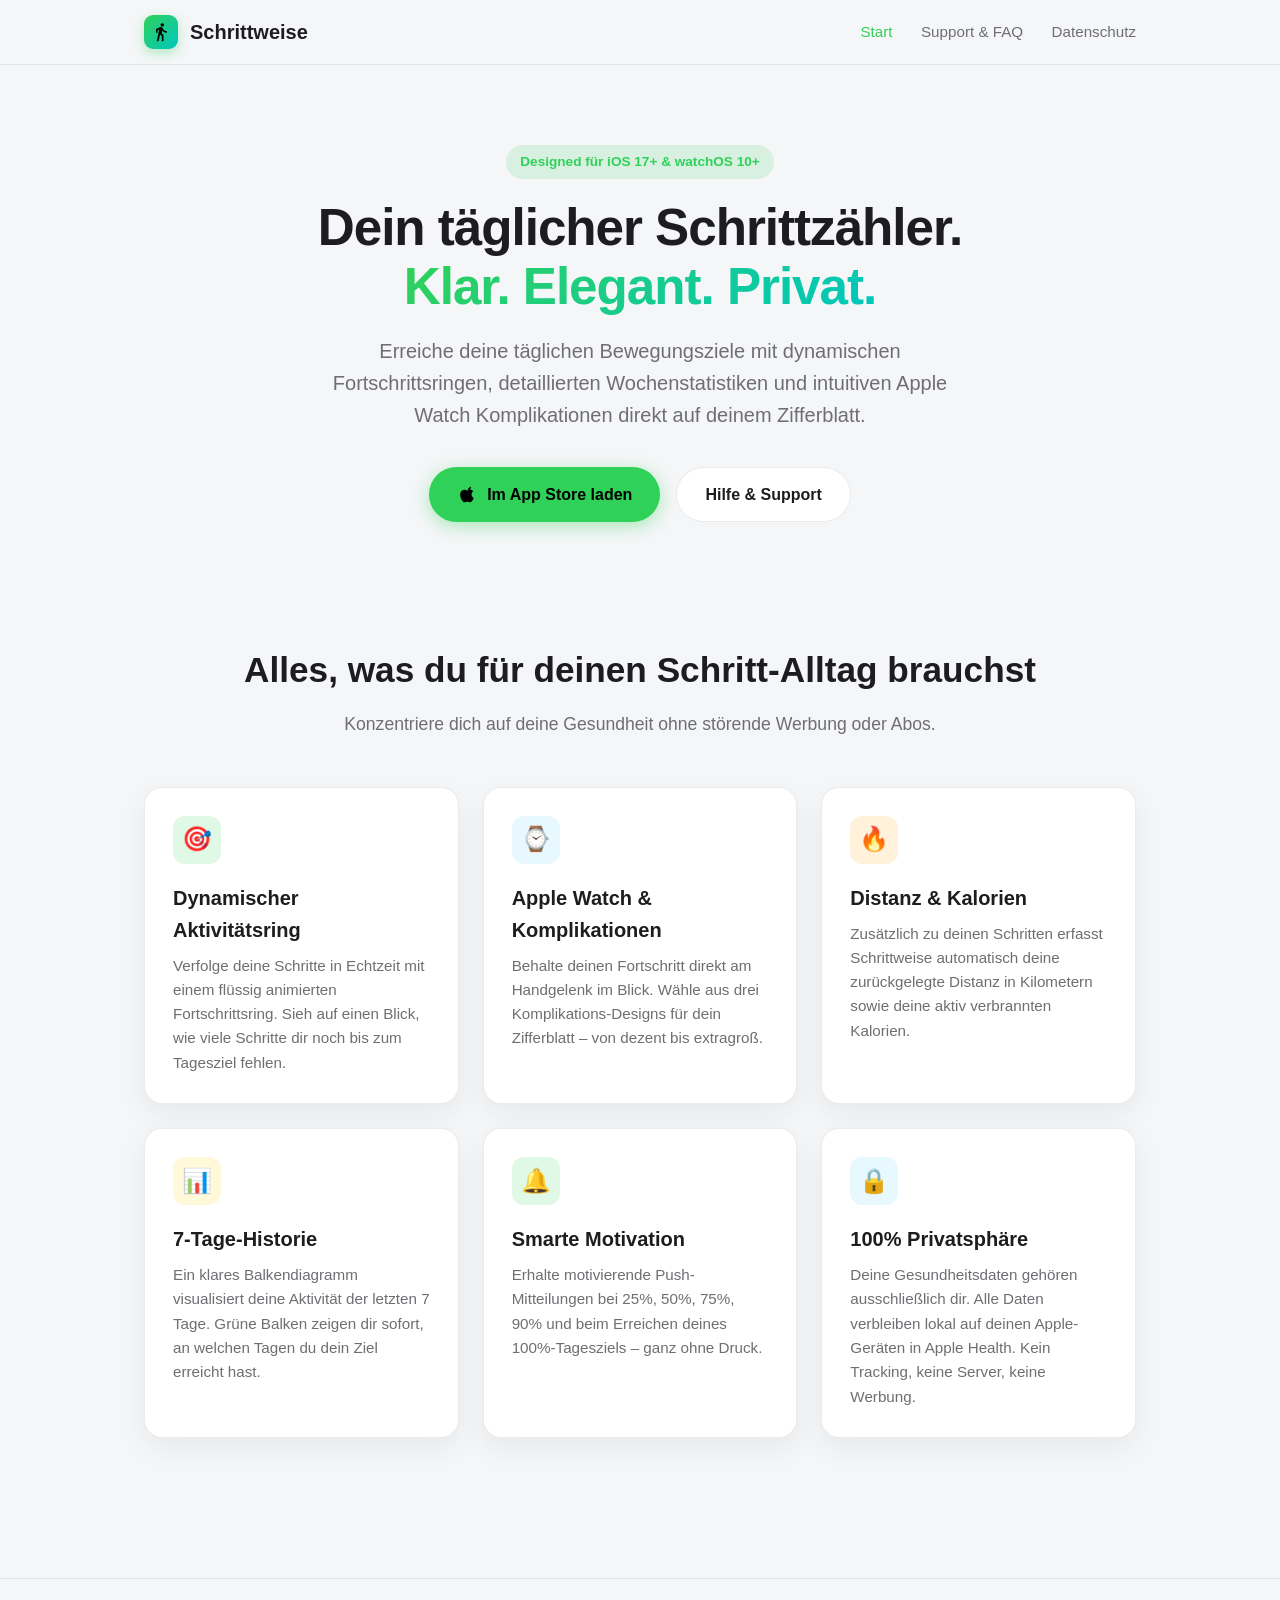
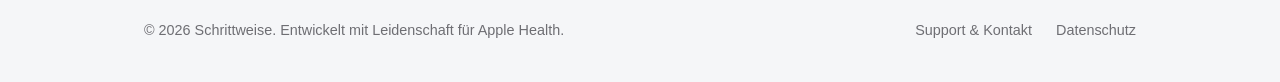
==== docs/index.html @ 40a3b97d "App Store Vorbereitung: Webseiten, Screenshots und Metadaten" ====
<!DOCTYPE html>
<html lang="de">
<head>
  <meta charset="UTF-8">
  <meta name="viewport" content="width=device-width, initial-scale=1.0">
  <title>Schrittweise – Schrittzähler für iPhone & Apple Watch</title>
  <meta name="description" content="Schrittweise ist die minimalistische und elegante Schrittzähler-App für iPhone und Apple Watch. 100% Datenschutz, dynamische Fortschrittsringe und smarte Komplikationen.">
  <link rel="stylesheet" href="styles.css">
  <link rel="icon" type="image/png" href="favicon.png">
</head>
<body>
  <header>
    <div class="container nav-container">
      <a href="index.html" class="brand">
        <div class="brand-icon">
          <svg viewBox="0 0 24 24"><path d="M13.5 5.5c1.1 0 2-.9 2-2s-.9-2-2-2-2 .9-2 2 .9 2 2 2zM9.8 8.9L7 23h2.1l1.8-8 2.1 2v6h2v-7.5l-2.1-2 .6-3C14.8 12 16.8 13 19 13v-2c-1.9 0-3.5-1-4.3-2.4l-1-1.6c-.4-.6-1-1-1.7-1-.3 0-.5.1-.8.1L6 8.3V13h2V9.6l1.8-.7z"/></svg>
        </div>
        <span>Schrittweise</span>
      </a>
      <nav>
        <a href="index.html" class="active">Start</a>
        <a href="support.html">Support & FAQ</a>
        <a href="privacy.html">Datenschutz</a>
      </nav>
    </div>
  </header>

  <main>
    <section class="hero">
      <div class="container">
        <span class="badge">Designed für iOS 17+ & watchOS 10+</span>
        <h1>Dein täglicher Schrittzähler.<br><span class="gradient-text">Klar. Elegant. Privat.</span></h1>
        <p>Erreiche deine täglichen Bewegungsziele mit dynamischen Fortschrittsringen, detaillierten Wochenstatistiken und intuitiven Apple Watch Komplikationen direkt auf deinem Zifferblatt.</p>
        
        <div class="cta-group">
          <a href="#features" class="btn-primary">
            <svg width="20" height="20" viewBox="0 0 24 24" fill="currentColor"><path d="M18.71 19.5c-.83 1.24-1.71 2.45-3.05 2.47-1.34.03-1.77-.79-3.29-.79-1.53 0-2 .77-3.27.82-1.31.05-2.3-1.32-3.14-2.53C4.25 17 2.94 12.45 4.7 9.39c.87-1.52 2.43-2.48 4.12-2.51 1.28-.02 2.5.87 3.29.87.78 0 2.26-1.07 3.81-.91.65.03 2.47.26 3.64 1.98-.09.06-2.17 1.28-2.15 3.81.03 3.02 2.65 4.03 2.68 4.04-.03.07-.42 1.44-1.38 2.83M15.97 6.37c.63-.78 1.06-1.87.94-2.97-1 .04-2.18.67-2.88 1.48-.61.71-1.14 1.83-1 2.92 1.11.09 2.24-.58 2.94-1.43z"/></svg>
            Im App Store laden
          </a>
          <a href="support.html" class="btn-secondary">Hilfe & Support</a>
        </div>
      </div>
    </section>

    <section id="features" class="features">
      <div class="container">
        <div class="section-title">
          <h2>Alles, was du für deinen Schritt-Alltag brauchst</h2>
          <p>Konzentriere dich auf deine Gesundheit ohne störende Werbung oder Abos.</p>
        </div>

        <div class="grid">
          <div class="card">
            <div class="card-icon icon-green">🎯</div>
            <h3>Dynamischer Aktivitätsring</h3>
            <p>Verfolge deine Schritte in Echtzeit mit einem flüssig animierten Fortschrittsring. Sieh auf einen Blick, wie viele Schritte dir noch bis zum Tagesziel fehlen.</p>
          </div>

          <div class="card">
            <div class="card-icon icon-cyan">⌚</div>
            <h3>Apple Watch & Komplikationen</h3>
            <p>Behalte deinen Fortschritt direkt am Handgelenk im Blick. Wähle aus drei Komplikations-Designs für dein Zifferblatt – von dezent bis extragroß.</p>
          </div>

          <div class="card">
            <div class="card-icon icon-orange">🔥</div>
            <h3>Distanz & Kalorien</h3>
            <p>Zusätzlich zu deinen Schritten erfasst Schrittweise automatisch deine zurückgelegte Distanz in Kilometern sowie deine aktiv verbrannten Kalorien.</p>
          </div>

          <div class="card">
            <div class="card-icon icon-yellow">📊</div>
            <h3>7-Tage-Historie</h3>
            <p>Ein klares Balkendiagramm visualisiert deine Aktivität der letzten 7 Tage. Grüne Balken zeigen dir sofort, an welchen Tagen du dein Ziel erreicht hast.</p>
          </div>

          <div class="card">
            <div class="card-icon icon-green">🔔</div>
            <h3>Smarte Motivation</h3>
            <p>Erhalte motivierende Push-Mitteilungen bei 25%, 50%, 75%, 90% und beim Erreichen deines 100%-Tagesziels – ganz ohne Druck.</p>
          </div>

          <div class="card">
            <div class="card-icon icon-cyan">🔒</div>
            <h3>100% Privatsphäre</h3>
            <p>Deine Gesundheitsdaten gehören ausschließlich dir. Alle Daten verbleiben lokal auf deinen Apple-Geräten in Apple Health. Kein Tracking, keine Server, keine Werbung.</p>
          </div>
        </div>
      </div>
    </section>
  </main>

  <footer>
    <div class="container footer-content">
      <p>&copy; 2026 Schrittweise. Entwickelt mit Leidenschaft für Apple Health.</p>
      <div class="footer-links">
        <a href="support.html">Support & Kontakt</a>
        <a href="privacy.html">Datenschutz</a>
      </div>
    </div>
  </footer>
</body>
</html>
---- docs/styles.css ----
:root {
  --primary: #30D158;
  --primary-hover: #28b84d;
  --primary-gradient: linear-gradient(135deg, #30D158 0%, #00C7BE 100%);
  --bg-color: #0f1412;
  --card-bg: rgba(255, 255, 255, 0.05);
  --card-border: rgba(255, 255, 255, 0.1);
  --text-main: #f5f5f7;
  --text-secondary: #86868b;
  --nav-bg: rgba(15, 20, 18, 0.85);
  --accent-cyan: #64D2FF;
  --accent-orange: #FF9F0A;
  --accent-yellow: #FFD60A;
  --radius: 18px;
  --shadow: 0 12px 36px rgba(0, 0, 0, 0.4);
}

@media (prefers-color-scheme: light) {
  :root {
    --bg-color: #f5f6f8;
    --card-bg: #ffffff;
    --card-border: rgba(0, 0, 0, 0.08);
    --text-main: #1d1d1f;
    --text-secondary: #6e6e73;
    --nav-bg: rgba(245, 246, 248, 0.85);
    --shadow: 0 10px 30px rgba(0, 0, 0, 0.06);
  }
}

* {
  box-sizing: border-box;
  margin: 0;
  padding: 0;
}

body {
  font-family: -apple-system, BlinkMacSystemFont, "SF Pro Display", "SF Pro Text", "Segoe UI", Roboto, Helvetica, Arial, sans-serif;
  background-color: var(--bg-color);
  color: var(--text-main);
  line-height: 1.6;
  -webkit-font-smoothing: antialiased;
}

.container {
  max-width: 1040px;
  margin: 0 auto;
  padding: 0 24px;
}

/* Header & Nav */
header {
  position: sticky;
  top: 0;
  z-index: 100;
  background: var(--nav-bg);
  backdrop-filter: blur(20px);
  -webkit-backdrop-filter: blur(20px);
  border-bottom: 1px solid var(--card-border);
}

.nav-container {
  display: flex;
  justify-content: space-between;
  align-items: center;
  height: 64px;
}

.brand {
  display: flex;
  align-items: center;
  gap: 12px;
  text-decoration: none;
  color: var(--text-main);
  font-weight: 700;
  font-size: 1.25rem;
}

.brand-icon {
  width: 34px;
  height: 34px;
  background: var(--primary-gradient);
  border-radius: 9px;
  display: flex;
  align-items: center;
  justify-content: center;
  box-shadow: 0 4px 12px rgba(48, 209, 88, 0.35);
}

.brand-icon svg {
  fill: #000;
  width: 20px;
  height: 20px;
}

nav a {
  text-decoration: none;
  color: var(--text-secondary);
  font-weight: 500;
  margin-left: 24px;
  font-size: 0.95rem;
  transition: color 0.2s ease;
}

nav a:hover, nav a.active {
  color: var(--primary);
}

/* Hero Section */
.hero {
  padding: 80px 0 60px;
  text-align: center;
}

.badge {
  display: inline-block;
  padding: 6px 14px;
  font-size: 0.85rem;
  font-weight: 600;
  background: rgba(48, 209, 88, 0.15);
  color: var(--primary);
  border-radius: 99px;
  margin-bottom: 20px;
}

.hero h1 {
  font-size: 3.2rem;
  font-weight: 800;
  line-height: 1.15;
  letter-spacing: -0.02em;
  margin-bottom: 18px;
}

.gradient-text {
  background: var(--primary-gradient);
  -webkit-background-clip: text;
  -webkit-text-fill-color: transparent;
}

.hero p {
  font-size: 1.25rem;
  color: var(--text-secondary);
  max-width: 650px;
  margin: 0 auto 36px;
}

.cta-group {
  display: flex;
  justify-content: center;
  gap: 16px;
  flex-wrap: wrap;
}

.btn-primary {
  display: inline-flex;
  align-items: center;
  gap: 10px;
  background: var(--primary);
  color: #000;
  font-weight: 600;
  padding: 14px 28px;
  border-radius: 99px;
  text-decoration: none;
  transition: transform 0.2s, background 0.2s, box-shadow 0.2s;
  box-shadow: 0 4px 18px rgba(48, 209, 88, 0.4);
}

.btn-primary:hover {
  background: var(--primary-hover);
  transform: translateY(-2px);
}

.btn-secondary {
  display: inline-flex;
  align-items: center;
  gap: 10px;
  background: var(--card-bg);
  color: var(--text-main);
  border: 1px solid var(--card-border);
  font-weight: 600;
  padding: 14px 28px;
  border-radius: 99px;
  text-decoration: none;
  transition: transform 0.2s, border 0.2s;
}

.btn-secondary:hover {
  border-color: var(--primary);
  transform: translateY(-2px);
}

/* Feature Grid */
.features {
  padding: 60px 0;
}

.section-title {
  text-align: center;
  margin-bottom: 48px;
}

.section-title h2 {
  font-size: 2.2rem;
  font-weight: 700;
  margin-bottom: 12px;
}

.section-title p {
  color: var(--text-secondary);
  font-size: 1.1rem;
}

.grid {
  display: grid;
  grid-template-columns: repeat(auto-fit, minmax(300px, 1fr));
  gap: 24px;
}

.card {
  background: var(--card-bg);
  border: 1px solid var(--card-border);
  border-radius: var(--radius);
  padding: 28px;
  box-shadow: var(--shadow);
  transition: transform 0.25s ease, border-color 0.25s ease;
}

.card:hover {
  transform: translateY(-4px);
  border-color: rgba(48, 209, 88, 0.3);
}

.card-icon {
  width: 48px;
  height: 48px;
  border-radius: 12px;
  display: flex;
  align-items: center;
  justify-content: center;
  margin-bottom: 18px;
  font-size: 1.5rem;
}

.icon-green { background: rgba(48, 209, 88, 0.15); color: var(--primary); }
.icon-cyan { background: rgba(100, 210, 255, 0.15); color: var(--accent-cyan); }
.icon-orange { background: rgba(255, 159, 10, 0.15); color: var(--accent-orange); }
.icon-yellow { background: rgba(255, 214, 10, 0.15); color: var(--accent-yellow); }

.card h3 {
  font-size: 1.25rem;
  margin-bottom: 8px;
}

.card p {
  color: var(--text-secondary);
  font-size: 0.95rem;
}

/* Content Pages (Privacy, Support) */
.page-content {
  padding: 60px 0 100px;
  max-width: 800px;
  margin: 0 auto;
}

.page-content h1 {
  font-size: 2.6rem;
  font-weight: 800;
  margin-bottom: 16px;
}

.last-updated {
  color: var(--text-secondary);
  font-size: 0.9rem;
  margin-bottom: 40px;
  display: block;
}

.prose h2 {
  font-size: 1.6rem;
  margin: 36px 0 14px;
  padding-bottom: 8px;
  border-bottom: 1px solid var(--card-border);
}

.prose h3 {
  font-size: 1.2rem;
  margin: 24px 0 10px;
}

.prose p, .prose ul, .prose ol {
  color: var(--text-secondary);
  margin-bottom: 16px;
  font-size: 1.05rem;
}

.prose strong {
  color: var(--text-main);
}

.prose ul, .prose ol {
  padding-left: 24px;
}

.prose li {
  margin-bottom: 8px;
}

.highlight-box {
  background: rgba(48, 209, 88, 0.08);
  border-left: 4px solid var(--primary);
  padding: 18px 22px;
  border-radius: 0 12px 12px 0;
  margin: 24px 0;
}

.highlight-box p {
  color: var(--text-main);
  margin-bottom: 0;
}

/* FAQ Accordion */
.faq-item {
  background: var(--card-bg);
  border: 1px solid var(--card-border);
  border-radius: 14px;
  margin-bottom: 16px;
  padding: 20px;
}

.faq-item h3 {
  margin-bottom: 8px;
  font-size: 1.15rem;
  color: var(--text-main);
}

.faq-item p {
  color: var(--text-secondary);
  font-size: 0.95rem;
}

/* Footer */
footer {
  border-top: 1px solid var(--card-border);
  padding: 40px 0;
  color: var(--text-secondary);
  font-size: 0.9rem;
  margin-top: 80px;
}

.footer-content {
  display: flex;
  justify-content: space-between;
  align-items: center;
  flex-wrap: wrap;
  gap: 20px;
}

.footer-links a {
  color: var(--text-secondary);
  text-decoration: none;
  margin-left: 20px;
  transition: color 0.2s;
}

.footer-links a:hover {
  color: var(--primary);
}

@media (max-width: 768px) {
  .hero h1 { font-size: 2.3rem; }
  .footer-content { flex-direction: column; text-align: center; }
  .footer-links a { margin: 0 10px; }
}
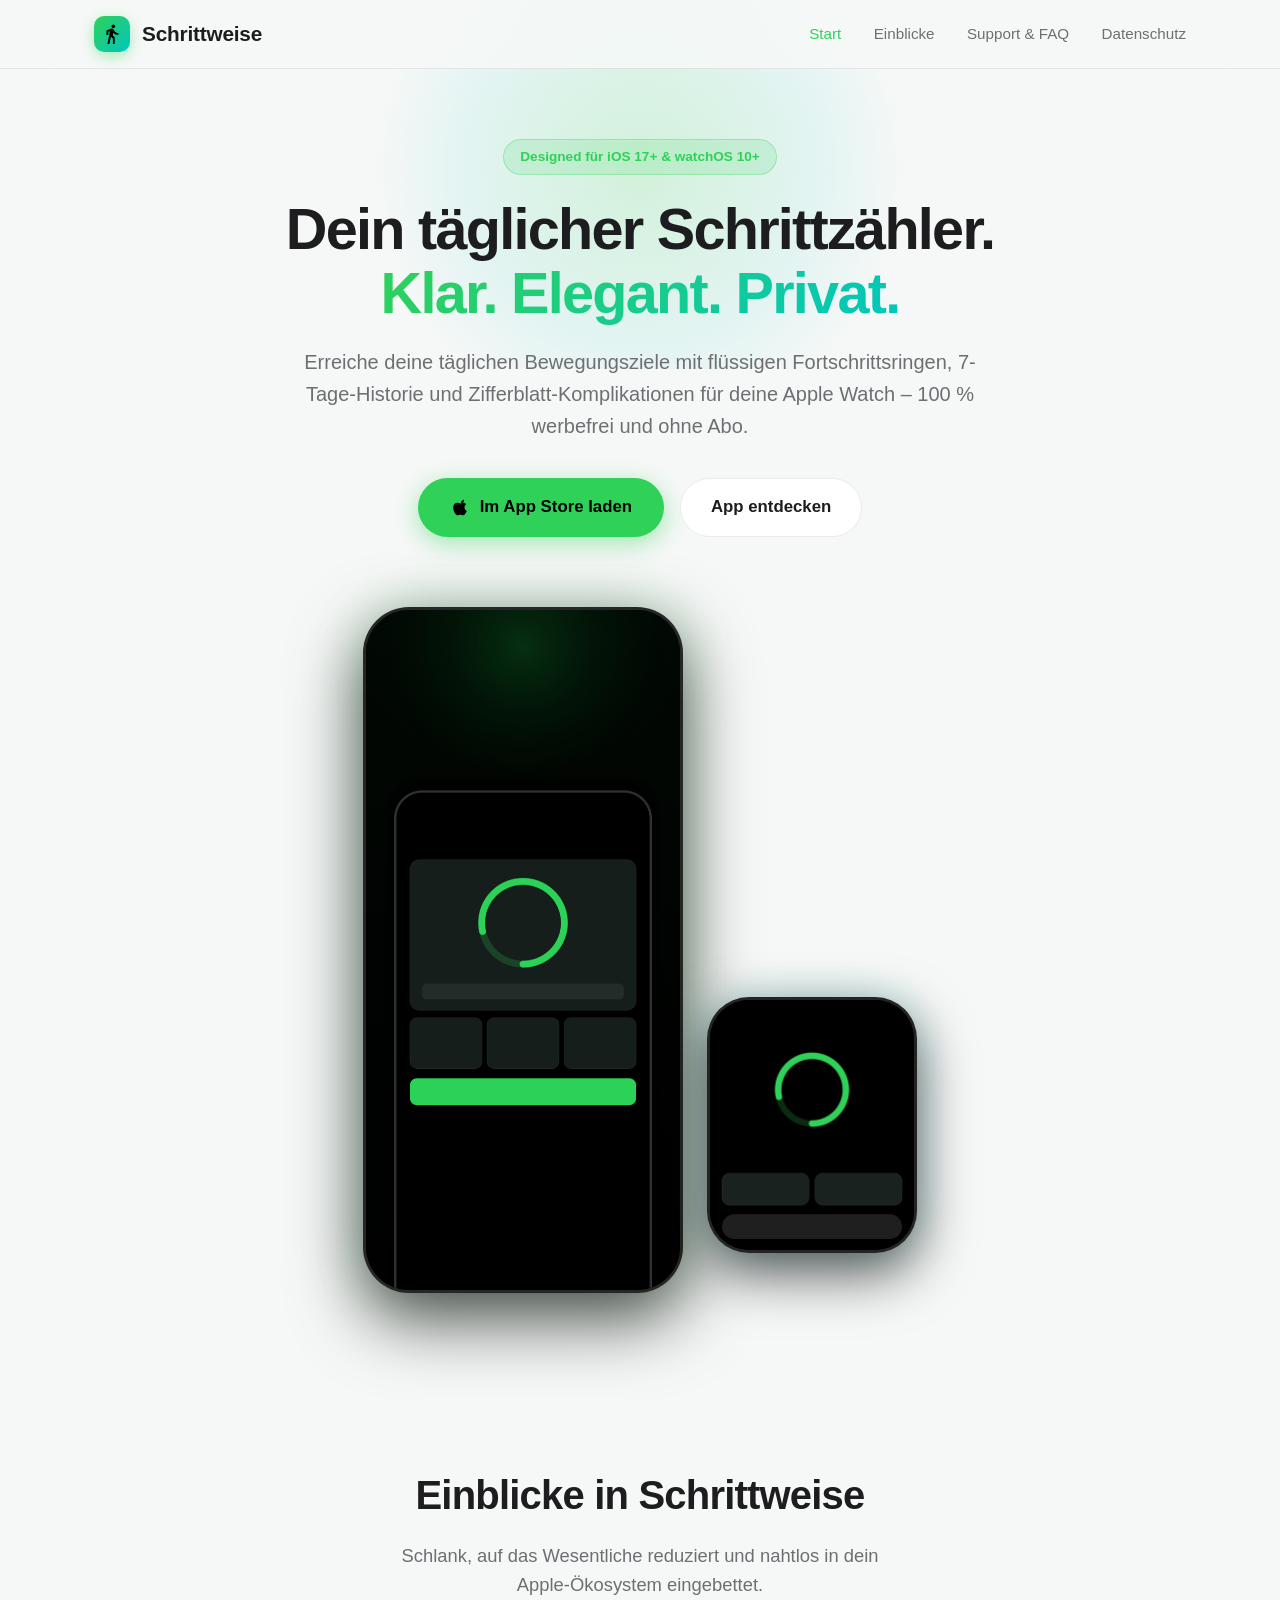
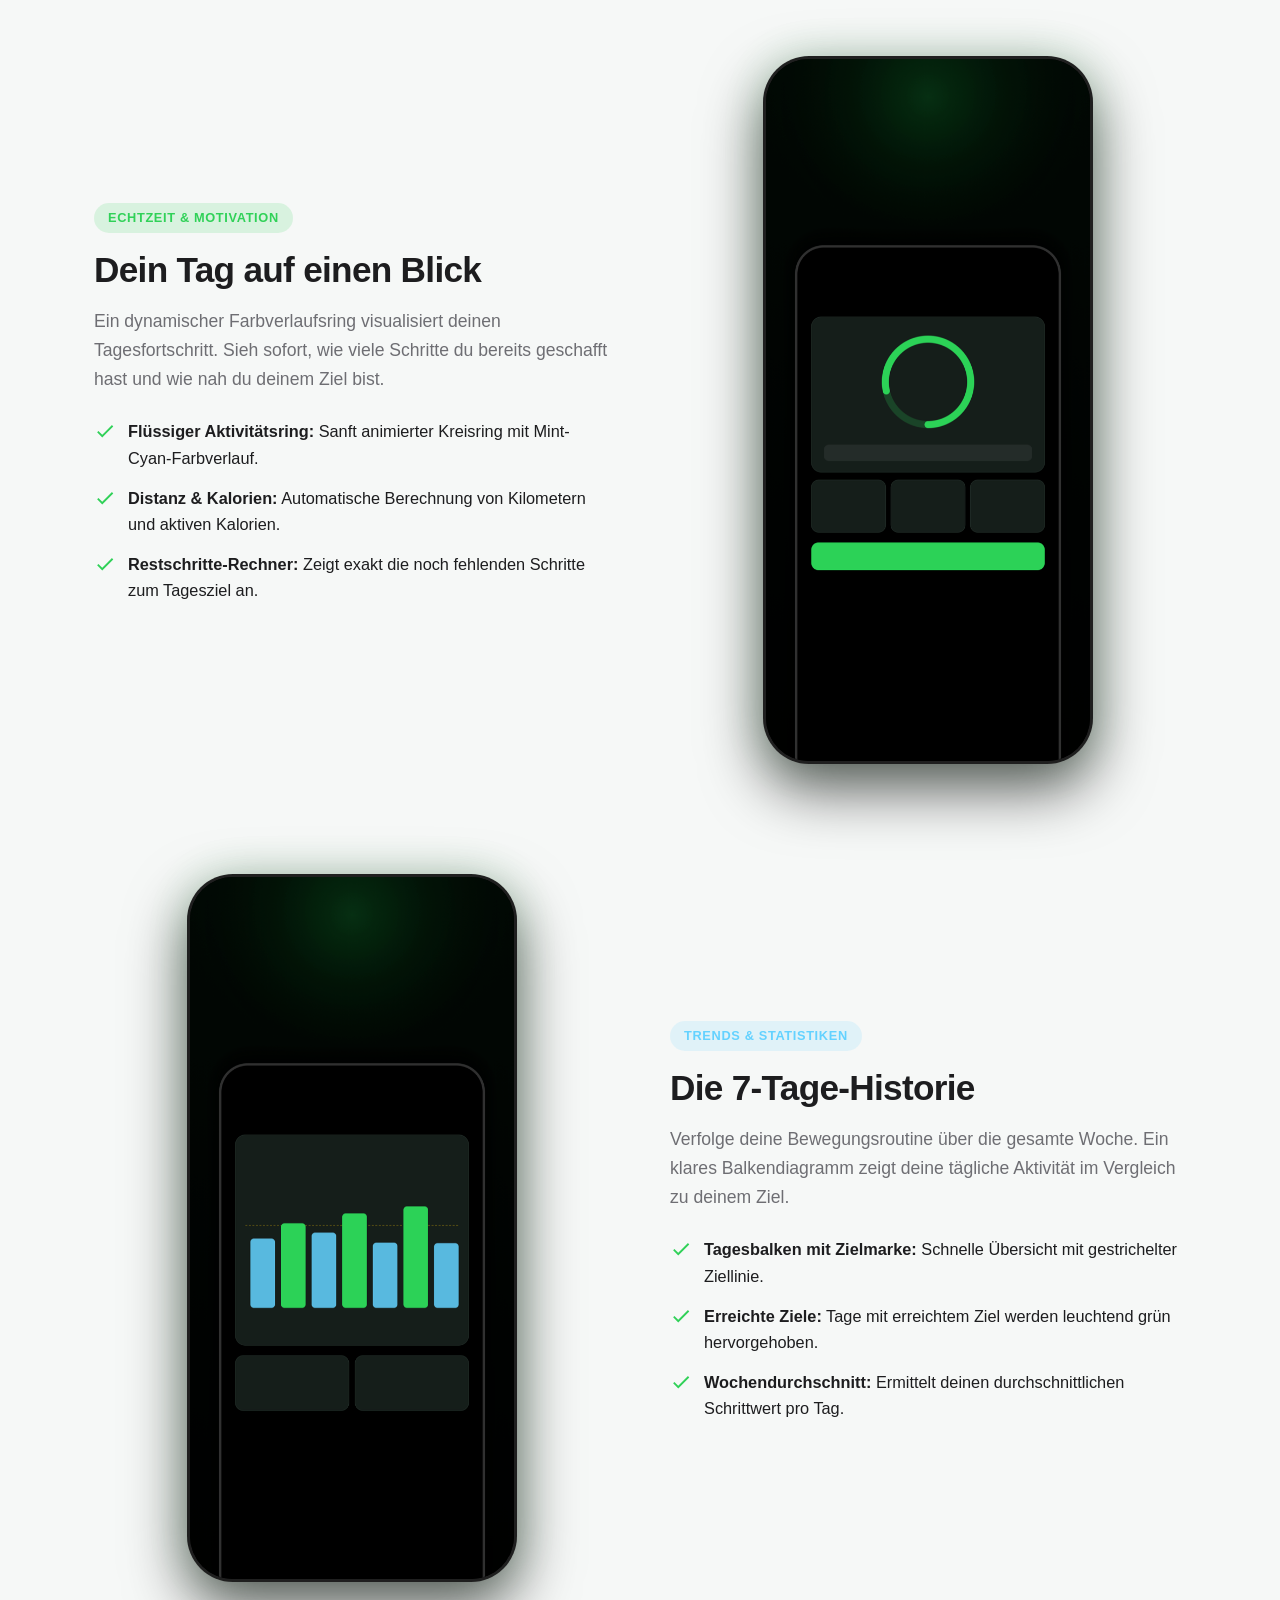
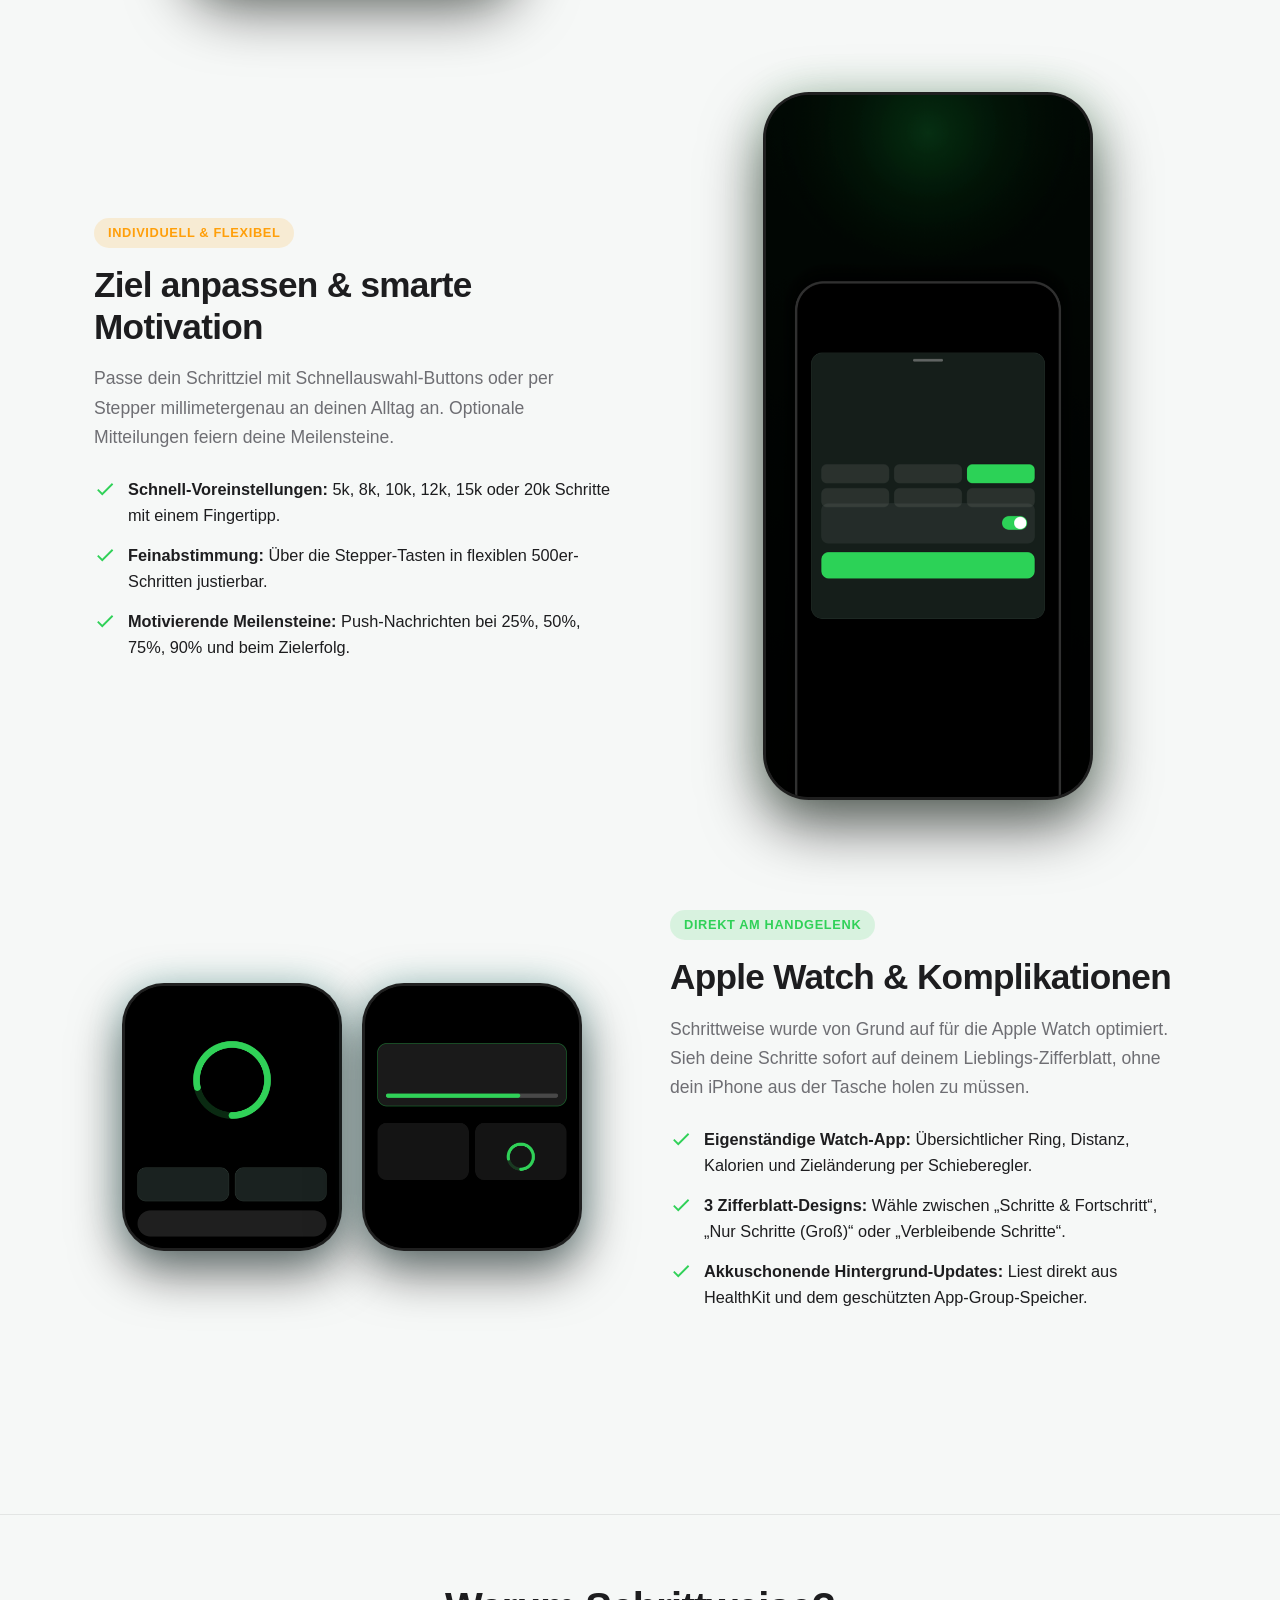
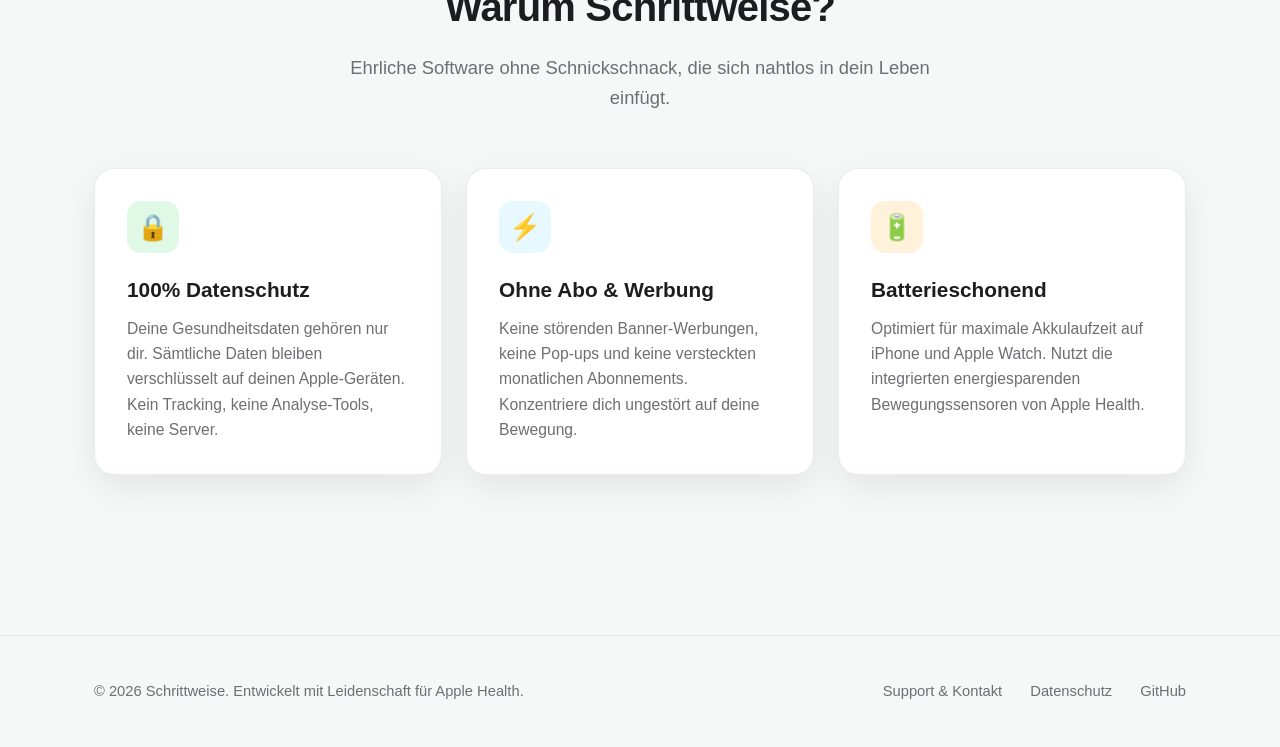
==== commit 0ee04608: "Füge Screenshots, Device-Mockups und modernes Showcase-Design zur Marketing-Seite hinzu" ====
--- a/docs/index.html
+++ b/docs/index.html
@@ -3,7 +3,7 @@
 <head>
   <meta charset="UTF-8">
   <meta name="viewport" content="width=device-width, initial-scale=1.0">
-  <title>Schrittweise – Schrittzähler für iPhone & Apple Watch</title>
+  <title>Schrittweise – Eleganter Schrittzähler für iPhone & Apple Watch</title>
   <meta name="description" content="Schrittweise ist die minimalistische und elegante Schrittzähler-App für iPhone und Apple Watch. 100% Datenschutz, dynamische Fortschrittsringe und smarte Komplikationen.">
   <link rel="stylesheet" href="styles.css">
   <link rel="icon" type="image/png" href="favicon.png">
@@ -19,6 +19,7 @@
       </a>
       <nav>
         <a href="index.html" class="active">Start</a>
+        <a href="#showcase">Einblicke</a>
         <a href="support.html">Support & FAQ</a>
         <a href="privacy.html">Datenschutz</a>
       </nav>
@@ -26,64 +27,186 @@
   </header>
 
   <main>
+    <!-- Hero Section -->
     <section class="hero">
-      <div class="container">
+      <div class="container hero-content">
         <span class="badge">Designed für iOS 17+ & watchOS 10+</span>
         <h1>Dein täglicher Schrittzähler.<br><span class="gradient-text">Klar. Elegant. Privat.</span></h1>
-        <p>Erreiche deine täglichen Bewegungsziele mit dynamischen Fortschrittsringen, detaillierten Wochenstatistiken und intuitiven Apple Watch Komplikationen direkt auf deinem Zifferblatt.</p>
+        <p>Erreiche deine täglichen Bewegungsziele mit flüssigen Fortschrittsringen, 7-Tage-Historie und Zifferblatt-Komplikationen für deine Apple Watch – 100 % werbefrei und ohne Abo.</p>
         
         <div class="cta-group">
-          <a href="#features" class="btn-primary">
+          <a href="#showcase" class="btn-primary">
             <svg width="20" height="20" viewBox="0 0 24 24" fill="currentColor"><path d="M18.71 19.5c-.83 1.24-1.71 2.45-3.05 2.47-1.34.03-1.77-.79-3.29-.79-1.53 0-2 .77-3.27.82-1.31.05-2.3-1.32-3.14-2.53C4.25 17 2.94 12.45 4.7 9.39c.87-1.52 2.43-2.48 4.12-2.51 1.28-.02 2.5.87 3.29.87.78 0 2.26-1.07 3.81-.91.65.03 2.47.26 3.64 1.98-.09.06-2.17 1.28-2.15 3.81.03 3.02 2.65 4.03 2.68 4.04-.03.07-.42 1.44-1.38 2.83M15.97 6.37c.63-.78 1.06-1.87.94-2.97-1 .04-2.18.67-2.88 1.48-.61.71-1.14 1.83-1 2.92 1.11.09 2.24-.58 2.94-1.43z"/></svg>
             Im App Store laden
           </a>
-          <a href="support.html" class="btn-secondary">Hilfe & Support</a>
+          <a href="#showcase" class="btn-secondary">App entdecken</a>
+        </div>
+
+        <!-- Hero Mockup Duo -->
+        <div class="hero-mockup-duo">
+          <div class="phone-mockup">
+            <img src="images/screen_iphone_1.png" alt="Schrittweise iPhone App Tagesfortschritt" width="320" height="692" loading="eager">
+          </div>
+          <div class="watch-mockup">
+            <img src="images/screen_watch_1.png" alt="Schrittweise Apple Watch App" width="210" height="257" loading="eager">
+          </div>
         </div>
       </div>
     </section>
 
-    <section id="features" class="features">
+    <!-- App Screenshots & Feature Deep-Dive Section -->
+    <section id="showcase" class="showcase-section">
       <div class="container">
         <div class="section-title">
-          <h2>Alles, was du für deinen Schritt-Alltag brauchst</h2>
-          <p>Konzentriere dich auf deine Gesundheit ohne störende Werbung oder Abos.</p>
+          <h2>Einblicke in Schrittweise</h2>
+          <p>Schlank, auf das Wesentliche reduziert und nahtlos in dein Apple-Ökosystem eingebettet.</p>
+        </div>
+
+        <!-- Showcase Row 1: Tagesfortschritt -->
+        <div class="showcase-row">
+          <div class="showcase-text">
+            <span class="showcase-pill pill-green">Echtzeit & Motivation</span>
+            <h3>Dein Tag auf einen Blick</h3>
+            <p>Ein dynamischer Farbverlaufsring visualisiert deinen Tagesfortschritt. Sieh sofort, wie viele Schritte du bereits geschafft hast und wie nah du deinem Ziel bist.</p>
+            <ul class="feature-list">
+              <li>
+                <svg viewBox="0 0 24 24"><path d="M9 16.17L4.83 12l-1.42 1.41L9 19 21 7l-1.41-1.41z"/></svg>
+                <span><strong>Flüssiger Aktivitätsring:</strong> Sanft animierter Kreisring mit Mint-Cyan-Farbverlauf.</span>
+              </li>
+              <li>
+                <svg viewBox="0 0 24 24"><path d="M9 16.17L4.83 12l-1.42 1.41L9 19 21 7l-1.41-1.41z"/></svg>
+                <span><strong>Distanz & Kalorien:</strong> Automatische Berechnung von Kilometern und aktiven Kalorien.</span>
+              </li>
+              <li>
+                <svg viewBox="0 0 24 24"><path d="M9 16.17L4.83 12l-1.42 1.41L9 19 21 7l-1.41-1.41z"/></svg>
+                <span><strong>Restschritte-Rechner:</strong> Zeigt exakt die noch fehlenden Schritte zum Tagesziel an.</span>
+              </li>
+            </ul>
+          </div>
+          <div class="showcase-visual">
+            <div class="device-card">
+              <img src="images/screen_iphone_1.png" alt="Tagesziel & Aktivität im Blick" loading="lazy">
+            </div>
+          </div>
+        </div>
+
+        <!-- Showcase Row 2: Wochenhistorie -->
+        <div class="showcase-row reverse">
+          <div class="showcase-text">
+            <span class="showcase-pill pill-cyan">Trends & Statistiken</span>
+            <h3>Die 7-Tage-Historie</h3>
+            <p>Verfolge deine Bewegungsroutine über die gesamte Woche. Ein klares Balkendiagramm zeigt deine tägliche Aktivität im Vergleich zu deinem Ziel.</p>
+            <ul class="feature-list">
+              <li>
+                <svg viewBox="0 0 24 24"><path d="M9 16.17L4.83 12l-1.42 1.41L9 19 21 7l-1.41-1.41z"/></svg>
+                <span><strong>Tagesbalken mit Zielmarke:</strong> Schnelle Übersicht mit gestrichelter Ziellinie.</span>
+              </li>
+              <li>
+                <svg viewBox="0 0 24 24"><path d="M9 16.17L4.83 12l-1.42 1.41L9 19 21 7l-1.41-1.41z"/></svg>
+                <span><strong>Erreichte Ziele:</strong> Tage mit erreichtem Ziel werden leuchtend grün hervorgehoben.</span>
+              </li>
+              <li>
+                <svg viewBox="0 0 24 24"><path d="M9 16.17L4.83 12l-1.42 1.41L9 19 21 7l-1.41-1.41z"/></svg>
+                <span><strong>Wochendurchschnitt:</strong> Ermittelt deinen durchschnittlichen Schrittwert pro Tag.</span>
+              </li>
+            </ul>
+          </div>
+          <div class="showcase-visual">
+            <div class="device-card">
+              <img src="images/screen_iphone_2.png" alt="7-Tage-Historie & Trends" loading="lazy">
+            </div>
+          </div>
+        </div>
+
+        <!-- Showcase Row 3: Ziele & Motivation -->
+        <div class="showcase-row">
+          <div class="showcase-text">
+            <span class="showcase-pill pill-orange">Individuell & Flexibel</span>
+            <h3>Ziel anpassen & smarte Motivation</h3>
+            <p>Passe dein Schrittziel mit Schnellauswahl-Buttons oder per Stepper millimetergenau an deinen Alltag an. Optionale Mitteilungen feiern deine Meilensteine.</p>
+            <ul class="feature-list">
+              <li>
+                <svg viewBox="0 0 24 24"><path d="M9 16.17L4.83 12l-1.42 1.41L9 19 21 7l-1.41-1.41z"/></svg>
+                <span><strong>Schnell-Voreinstellungen:</strong> 5k, 8k, 10k, 12k, 15k oder 20k Schritte mit einem Fingertipp.</span>
+              </li>
+              <li>
+                <svg viewBox="0 0 24 24"><path d="M9 16.17L4.83 12l-1.42 1.41L9 19 21 7l-1.41-1.41z"/></svg>
+                <span><strong>Feinabstimmung:</strong> Über die Stepper-Tasten in flexiblen 500er-Schritten justierbar.</span>
+              </li>
+              <li>
+                <svg viewBox="0 0 24 24"><path d="M9 16.17L4.83 12l-1.42 1.41L9 19 21 7l-1.41-1.41z"/></svg>
+                <span><strong>Motivierende Meilensteine:</strong> Push-Nachrichten bei 25%, 50%, 75%, 90% und beim Zielerfolg.</span>
+              </li>
+            </ul>
+          </div>
+          <div class="showcase-visual">
+            <div class="device-card">
+              <img src="images/screen_iphone_3.png" alt="Ziel flexibel anpassen & Motivation" loading="lazy">
+            </div>
+          </div>
+        </div>
+
+        <!-- Showcase Row 4: Apple Watch & Komplikationen -->
+        <div class="showcase-row reverse">
+          <div class="showcase-text">
+            <span class="showcase-pill pill-green">Direkt am Handgelenk</span>
+            <h3>Apple Watch & Komplikationen</h3>
+            <p>Schrittweise wurde von Grund auf für die Apple Watch optimiert. Sieh deine Schritte sofort auf deinem Lieblings-Zifferblatt, ohne dein iPhone aus der Tasche holen zu müssen.</p>
+            <ul class="feature-list">
+              <li>
+                <svg viewBox="0 0 24 24"><path d="M9 16.17L4.83 12l-1.42 1.41L9 19 21 7l-1.41-1.41z"/></svg>
+                <span><strong>Eigenständige Watch-App:</strong> Übersichtlicher Ring, Distanz, Kalorien und Zieländerung per Schieberegler.</span>
+              </li>
+              <li>
+                <svg viewBox="0 0 24 24"><path d="M9 16.17L4.83 12l-1.42 1.41L9 19 21 7l-1.41-1.41z"/></svg>
+                <span><strong>3 Zifferblatt-Designs:</strong> Wähle zwischen „Schritte & Fortschritt“, „Nur Schritte (Groß)“ oder „Verbleibende Schritte“.</span>
+              </li>
+              <li>
+                <svg viewBox="0 0 24 24"><path d="M9 16.17L4.83 12l-1.42 1.41L9 19 21 7l-1.41-1.41z"/></svg>
+                <span><strong>Akkuschonende Hintergrund-Updates:</strong> Liest direkt aus HealthKit und dem geschützten App-Group-Speicher.</span>
+              </li>
+            </ul>
+          </div>
+          <div class="showcase-visual">
+            <div class="watch-duo">
+              <div class="watch-card">
+                <img src="images/screen_watch_1.png" alt="Schrittweise Apple Watch App" loading="lazy">
+              </div>
+              <div class="watch-card">
+                <img src="images/screen_watch_2.png" alt="Schrittweise Zifferblatt Komplikationen" loading="lazy">
+              </div>
+            </div>
+          </div>
+        </div>
+
+      </div>
+    </section>
+
+    <!-- Key Advantages Grid -->
+    <section class="features">
+      <div class="container">
+        <div class="section-title">
+          <h2>Warum Schrittweise?</h2>
+          <p>Ehrliche Software ohne Schnickschnack, die sich nahtlos in dein Leben einfügt.</p>
         </div>
 
         <div class="grid">
           <div class="card">
-            <div class="card-icon icon-green">🎯</div>
-            <h3>Dynamischer Aktivitätsring</h3>
-            <p>Verfolge deine Schritte in Echtzeit mit einem flüssig animierten Fortschrittsring. Sieh auf einen Blick, wie viele Schritte dir noch bis zum Tagesziel fehlen.</p>
+            <div class="card-icon icon-green">🔒</div>
+            <h3>100% Datenschutz</h3>
+            <p>Deine Gesundheitsdaten gehören nur dir. Sämtliche Daten bleiben verschlüsselt auf deinen Apple-Geräten. Kein Tracking, keine Analyse-Tools, keine Server.</p>
           </div>
 
           <div class="card">
-            <div class="card-icon icon-cyan">⌚</div>
-            <h3>Apple Watch & Komplikationen</h3>
-            <p>Behalte deinen Fortschritt direkt am Handgelenk im Blick. Wähle aus drei Komplikations-Designs für dein Zifferblatt – von dezent bis extragroß.</p>
+            <div class="card-icon icon-cyan">⚡</div>
+            <h3>Ohne Abo & Werbung</h3>
+            <p>Keine störenden Banner-Werbungen, keine Pop-ups und keine versteckten monatlichen Abonnements. Konzentriere dich ungestört auf deine Bewegung.</p>
           </div>
 
           <div class="card">
-            <div class="card-icon icon-orange">🔥</div>
-            <h3>Distanz & Kalorien</h3>
-            <p>Zusätzlich zu deinen Schritten erfasst Schrittweise automatisch deine zurückgelegte Distanz in Kilometern sowie deine aktiv verbrannten Kalorien.</p>
-          </div>
-
-          <div class="card">
-            <div class="card-icon icon-yellow">📊</div>
-            <h3>7-Tage-Historie</h3>
-            <p>Ein klares Balkendiagramm visualisiert deine Aktivität der letzten 7 Tage. Grüne Balken zeigen dir sofort, an welchen Tagen du dein Ziel erreicht hast.</p>
-          </div>
-
-          <div class="card">
-            <div class="card-icon icon-green">🔔</div>
-            <h3>Smarte Motivation</h3>
-            <p>Erhalte motivierende Push-Mitteilungen bei 25%, 50%, 75%, 90% und beim Erreichen deines 100%-Tagesziels – ganz ohne Druck.</p>
-          </div>
-
-          <div class="card">
-            <div class="card-icon icon-cyan">🔒</div>
-            <h3>100% Privatsphäre</h3>
-            <p>Deine Gesundheitsdaten gehören ausschließlich dir. Alle Daten verbleiben lokal auf deinen Apple-Geräten in Apple Health. Kein Tracking, keine Server, keine Werbung.</p>
+            <div class="card-icon icon-orange">🔋</div>
+            <h3>Batterieschonend</h3>
+            <p>Optimiert für maximale Akkulaufzeit auf iPhone und Apple Watch. Nutzt die integrierten energiesparenden Bewegungssensoren von Apple Health.</p>
           </div>
         </div>
       </div>
@@ -96,6 +219,7 @@
       <div class="footer-links">
         <a href="support.html">Support & Kontakt</a>
         <a href="privacy.html">Datenschutz</a>
+        <a href="https://github.com/VictoryMouth/schrittweise" target="_blank" rel="noopener">GitHub</a>
       </div>
     </div>
   </footer>
--- a/docs/styles.css
+++ b/docs/styles.css
@@ -2,28 +2,28 @@
   --primary: #30D158;
   --primary-hover: #28b84d;
   --primary-gradient: linear-gradient(135deg, #30D158 0%, #00C7BE 100%);
-  --bg-color: #0f1412;
-  --card-bg: rgba(255, 255, 255, 0.05);
-  --card-border: rgba(255, 255, 255, 0.1);
+  --bg-color: #0b0f0d;
+  --card-bg: rgba(255, 255, 255, 0.04);
+  --card-border: rgba(255, 255, 255, 0.09);
   --text-main: #f5f5f7;
-  --text-secondary: #86868b;
-  --nav-bg: rgba(15, 20, 18, 0.85);
+  --text-secondary: #98989d;
+  --nav-bg: rgba(11, 15, 13, 0.85);
   --accent-cyan: #64D2FF;
   --accent-orange: #FF9F0A;
   --accent-yellow: #FFD60A;
-  --radius: 18px;
-  --shadow: 0 12px 36px rgba(0, 0, 0, 0.4);
+  --radius: 20px;
+  --shadow: 0 16px 40px rgba(0, 0, 0, 0.5);
 }
 
 @media (prefers-color-scheme: light) {
   :root {
-    --bg-color: #f5f6f8;
+    --bg-color: #f6f8f7;
     --card-bg: #ffffff;
     --card-border: rgba(0, 0, 0, 0.08);
     --text-main: #1d1d1f;
     --text-secondary: #6e6e73;
-    --nav-bg: rgba(245, 246, 248, 0.85);
-    --shadow: 0 10px 30px rgba(0, 0, 0, 0.06);
+    --nav-bg: rgba(246, 248, 247, 0.85);
+    --shadow: 0 12px 35px rgba(0, 0, 0, 0.08);
   }
 }
 
@@ -39,10 +39,11 @@
   color: var(--text-main);
   line-height: 1.6;
   -webkit-font-smoothing: antialiased;
+  overflow-x: hidden;
 }
 
 .container {
-  max-width: 1040px;
+  max-width: 1140px;
   margin: 0 auto;
   padding: 0 24px;
 }
@@ -53,8 +54,8 @@
   top: 0;
   z-index: 100;
   background: var(--nav-bg);
-  backdrop-filter: blur(20px);
-  -webkit-backdrop-filter: blur(20px);
+  backdrop-filter: blur(24px);
+  -webkit-backdrop-filter: blur(24px);
   border-bottom: 1px solid var(--card-border);
 }
 
@@ -62,7 +63,7 @@
   display: flex;
   justify-content: space-between;
   align-items: center;
-  height: 64px;
+  height: 68px;
 }
 
 .brand {
@@ -72,31 +73,32 @@
   text-decoration: none;
   color: var(--text-main);
   font-weight: 700;
-  font-size: 1.25rem;
+  font-size: 1.3rem;
+  letter-spacing: -0.01em;
 }
 
 .brand-icon {
-  width: 34px;
-  height: 34px;
+  width: 36px;
+  height: 36px;
   background: var(--primary-gradient);
-  border-radius: 9px;
+  border-radius: 10px;
   display: flex;
   align-items: center;
   justify-content: center;
-  box-shadow: 0 4px 12px rgba(48, 209, 88, 0.35);
+  box-shadow: 0 4px 14px rgba(48, 209, 88, 0.4);
 }
 
 .brand-icon svg {
   fill: #000;
-  width: 20px;
-  height: 20px;
+  width: 22px;
+  height: 22px;
 }
 
 nav a {
   text-decoration: none;
   color: var(--text-secondary);
   font-weight: 500;
-  margin-left: 24px;
+  margin-left: 28px;
   font-size: 0.95rem;
   transition: color 0.2s ease;
 }
@@ -107,27 +109,47 @@
 
 /* Hero Section */
 .hero {
-  padding: 80px 0 60px;
+  padding: 70px 0 50px;
   text-align: center;
+  position: relative;
+}
+
+.hero::before {
+  content: "";
+  position: absolute;
+  top: -100px;
+  left: 50%;
+  transform: translateX(-50%);
+  width: 600px;
+  height: 400px;
+  background: radial-gradient(circle, rgba(48, 209, 88, 0.18) 0%, rgba(0, 199, 190, 0.08) 50%, transparent 75%);
+  pointer-events: none;
+  z-index: 0;
+}
+
+.hero-content {
+  position: relative;
+  z-index: 1;
 }
 
 .badge {
   display: inline-block;
-  padding: 6px 14px;
+  padding: 6px 16px;
   font-size: 0.85rem;
   font-weight: 600;
-  background: rgba(48, 209, 88, 0.15);
+  background: rgba(48, 209, 88, 0.14);
   color: var(--primary);
+  border: 1px solid rgba(48, 209, 88, 0.3);
   border-radius: 99px;
+  margin-bottom: 22px;
+}
+
+.hero h1 {
+  font-size: 3.6rem;
+  font-weight: 800;
+  line-height: 1.12;
+  letter-spacing: -0.03em;
   margin-bottom: 20px;
-}
-
-.hero h1 {
-  font-size: 3.2rem;
-  font-weight: 800;
-  line-height: 1.15;
-  letter-spacing: -0.02em;
-  margin-bottom: 18px;
 }
 
 .gradient-text {
@@ -139,7 +161,7 @@
 .hero p {
   font-size: 1.25rem;
   color: var(--text-secondary);
-  max-width: 650px;
+  max-width: 680px;
   margin: 0 auto 36px;
 }
 
@@ -148,6 +170,7 @@
   justify-content: center;
   gap: 16px;
   flex-wrap: wrap;
+  margin-bottom: 50px;
 }
 
 .btn-primary {
@@ -157,16 +180,18 @@
   background: var(--primary);
   color: #000;
   font-weight: 600;
-  padding: 14px 28px;
+  padding: 15px 32px;
   border-radius: 99px;
   text-decoration: none;
+  font-size: 1.05rem;
   transition: transform 0.2s, background 0.2s, box-shadow 0.2s;
-  box-shadow: 0 4px 18px rgba(48, 209, 88, 0.4);
+  box-shadow: 0 6px 24px rgba(48, 209, 88, 0.45);
 }
 
 .btn-primary:hover {
   background: var(--primary-hover);
   transform: translateY(-2px);
+  box-shadow: 0 10px 30px rgba(48, 209, 88, 0.55);
 }
 
 .btn-secondary {
@@ -177,10 +202,11 @@
   color: var(--text-main);
   border: 1px solid var(--card-border);
   font-weight: 600;
-  padding: 14px 28px;
+  padding: 15px 30px;
   border-radius: 99px;
   text-decoration: none;
-  transition: transform 0.2s, border 0.2s;
+  font-size: 1.05rem;
+  transition: transform 0.2s, border 0.2s, background 0.2s;
 }
 
 .btn-secondary:hover {
@@ -188,30 +214,217 @@
   transform: translateY(-2px);
 }
 
+/* Hero Mockup Duo (iPhone + Watch) */
+.hero-mockup-duo {
+  position: relative;
+  display: flex;
+  justify-content: center;
+  align-items: flex-end;
+  gap: 24px;
+  margin-top: 20px;
+  padding: 20px 0 40px;
+}
+
+.phone-mockup {
+  position: relative;
+  width: 320px;
+  border-radius: 46px;
+  overflow: hidden;
+  box-shadow: 0 25px 70px rgba(0, 0, 0, 0.7), 0 0 50px rgba(48, 209, 88, 0.22);
+  border: 3px solid rgba(255, 255, 255, 0.15);
+  background: #000;
+  transition: transform 0.3s ease;
+}
+
+.phone-mockup:hover {
+  transform: translateY(-6px);
+}
+
+.phone-mockup img {
+  width: 100%;
+  height: auto;
+  display: block;
+}
+
+.watch-mockup {
+  position: relative;
+  width: 210px;
+  border-radius: 42px;
+  overflow: hidden;
+  box-shadow: 0 20px 55px rgba(0, 0, 0, 0.65), 0 0 40px rgba(0, 199, 190, 0.2);
+  border: 3px solid rgba(255, 255, 255, 0.14);
+  background: #000;
+  margin-bottom: 40px;
+  transition: transform 0.3s ease;
+}
+
+.watch-mockup:hover {
+  transform: translateY(-6px);
+}
+
+.watch-mockup img {
+  width: 100%;
+  height: auto;
+  display: block;
+}
+
+/* Section Title */
+.section-title {
+  text-align: center;
+  margin-bottom: 56px;
+}
+
+.section-title h2 {
+  font-size: 2.5rem;
+  font-weight: 800;
+  letter-spacing: -0.02em;
+  margin-bottom: 14px;
+}
+
+.section-title p {
+  color: var(--text-secondary);
+  font-size: 1.15rem;
+  max-width: 600px;
+  margin: 0 auto;
+}
+
+/* Feature Showcase Rows (Alternating Layout) */
+.showcase-section {
+  padding: 80px 0;
+}
+
+.showcase-row {
+  display: flex;
+  align-items: center;
+  justify-content: space-between;
+  gap: 60px;
+  margin-bottom: 110px;
+}
+
+.showcase-row.reverse {
+  flex-direction: row-reverse;
+}
+
+.showcase-text {
+  flex: 1;
+  max-width: 520px;
+}
+
+.showcase-pill {
+  display: inline-block;
+  padding: 5px 14px;
+  font-size: 0.8rem;
+  font-weight: 700;
+  text-transform: uppercase;
+  letter-spacing: 0.05em;
+  border-radius: 99px;
+  margin-bottom: 16px;
+}
+
+.pill-green { background: rgba(48, 209, 88, 0.15); color: var(--primary); }
+.pill-cyan { background: rgba(100, 210, 255, 0.15); color: var(--accent-cyan); }
+.pill-orange { background: rgba(255, 159, 10, 0.15); color: var(--accent-orange); }
+
+.showcase-text h3 {
+  font-size: 2.2rem;
+  font-weight: 800;
+  line-height: 1.2;
+  margin-bottom: 16px;
+  letter-spacing: -0.02em;
+}
+
+.showcase-text p {
+  font-size: 1.1rem;
+  color: var(--text-secondary);
+  margin-bottom: 24px;
+  line-height: 1.65;
+}
+
+.feature-list {
+  list-style: none;
+}
+
+.feature-list li {
+  display: flex;
+  align-items: flex-start;
+  gap: 12px;
+  color: var(--text-main);
+  font-size: 1.02rem;
+  margin-bottom: 14px;
+}
+
+.feature-list svg {
+  flex-shrink: 0;
+  width: 22px;
+  height: 22px;
+  fill: var(--primary);
+  margin-top: 2px;
+}
+
+.showcase-visual {
+  flex: 1;
+  display: flex;
+  justify-content: center;
+  align-items: center;
+}
+
+.device-card {
+  max-width: 330px;
+  border-radius: 46px;
+  overflow: hidden;
+  box-shadow: 0 24px 60px rgba(0, 0, 0, 0.65), 0 0 40px rgba(48, 209, 88, 0.16);
+  border: 3px solid rgba(255, 255, 255, 0.12);
+  background: #000;
+  transition: transform 0.35s ease, box-shadow 0.35s ease;
+}
+
+.device-card:hover {
+  transform: translateY(-8px) scale(1.02);
+  box-shadow: 0 30px 80px rgba(0, 0, 0, 0.75), 0 0 50px rgba(48, 209, 88, 0.3);
+}
+
+.device-card img {
+  width: 100%;
+  height: auto;
+  display: block;
+}
+
+.watch-duo {
+  display: flex;
+  gap: 20px;
+  align-items: center;
+  justify-content: center;
+}
+
+.watch-card {
+  max-width: 220px;
+  border-radius: 42px;
+  overflow: hidden;
+  box-shadow: 0 20px 50px rgba(0, 0, 0, 0.6), 0 0 35px rgba(0, 199, 190, 0.18);
+  border: 3px solid rgba(255, 255, 255, 0.12);
+  background: #000;
+  transition: transform 0.35s ease;
+}
+
+.watch-card:hover {
+  transform: translateY(-6px) scale(1.03);
+}
+
+.watch-card img {
+  width: 100%;
+  height: auto;
+  display: block;
+}
+
 /* Feature Grid */
 .features {
-  padding: 60px 0;
-}
-
-.section-title {
-  text-align: center;
-  margin-bottom: 48px;
-}
-
-.section-title h2 {
-  font-size: 2.2rem;
-  font-weight: 700;
-  margin-bottom: 12px;
-}
-
-.section-title p {
-  color: var(--text-secondary);
-  font-size: 1.1rem;
+  padding: 60px 0 80px;
+  border-top: 1px solid var(--card-border);
 }
 
 .grid {
   display: grid;
-  grid-template-columns: repeat(auto-fit, minmax(300px, 1fr));
+  grid-template-columns: repeat(auto-fit, minmax(320px, 1fr));
   gap: 24px;
 }
 
@@ -219,25 +432,25 @@
   background: var(--card-bg);
   border: 1px solid var(--card-border);
   border-radius: var(--radius);
-  padding: 28px;
+  padding: 32px;
   box-shadow: var(--shadow);
   transition: transform 0.25s ease, border-color 0.25s ease;
 }
 
 .card:hover {
   transform: translateY(-4px);
-  border-color: rgba(48, 209, 88, 0.3);
+  border-color: rgba(48, 209, 88, 0.35);
 }
 
 .card-icon {
-  width: 48px;
-  height: 48px;
-  border-radius: 12px;
+  width: 52px;
+  height: 52px;
+  border-radius: 14px;
   display: flex;
   align-items: center;
   justify-content: center;
-  margin-bottom: 18px;
-  font-size: 1.5rem;
+  margin-bottom: 20px;
+  font-size: 1.6rem;
 }
 
 .icon-green { background: rgba(48, 209, 88, 0.15); color: var(--primary); }
@@ -246,26 +459,29 @@
 .icon-yellow { background: rgba(255, 214, 10, 0.15); color: var(--accent-yellow); }
 
 .card h3 {
-  font-size: 1.25rem;
-  margin-bottom: 8px;
+  font-size: 1.3rem;
+  margin-bottom: 10px;
+  font-weight: 700;
 }
 
 .card p {
   color: var(--text-secondary);
-  font-size: 0.95rem;
+  font-size: 0.98rem;
+  line-height: 1.6;
 }
 
 /* Content Pages (Privacy, Support) */
 .page-content {
   padding: 60px 0 100px;
-  max-width: 800px;
+  max-width: 820px;
   margin: 0 auto;
 }
 
 .page-content h1 {
-  font-size: 2.6rem;
+  font-size: 2.8rem;
   font-weight: 800;
   margin-bottom: 16px;
+  letter-spacing: -0.02em;
 }
 
 .last-updated {
@@ -276,15 +492,15 @@
 }
 
 .prose h2 {
-  font-size: 1.6rem;
-  margin: 36px 0 14px;
+  font-size: 1.65rem;
+  margin: 40px 0 16px;
   padding-bottom: 8px;
   border-bottom: 1px solid var(--card-border);
 }
 
 .prose h3 {
-  font-size: 1.2rem;
-  margin: 24px 0 10px;
+  font-size: 1.25rem;
+  margin: 26px 0 10px;
 }
 
 .prose p, .prose ul, .prose ol {
@@ -308,9 +524,9 @@
 .highlight-box {
   background: rgba(48, 209, 88, 0.08);
   border-left: 4px solid var(--primary);
-  padding: 18px 22px;
-  border-radius: 0 12px 12px 0;
-  margin: 24px 0;
+  padding: 20px 24px;
+  border-radius: 0 14px 14px 0;
+  margin: 28px 0;
 }
 
 .highlight-box p {
@@ -322,28 +538,28 @@
 .faq-item {
   background: var(--card-bg);
   border: 1px solid var(--card-border);
-  border-radius: 14px;
-  margin-bottom: 16px;
-  padding: 20px;
+  border-radius: 16px;
+  margin-bottom: 18px;
+  padding: 24px;
 }
 
 .faq-item h3 {
-  margin-bottom: 8px;
-  font-size: 1.15rem;
+  margin-bottom: 10px;
+  font-size: 1.2rem;
   color: var(--text-main);
 }
 
 .faq-item p {
   color: var(--text-secondary);
-  font-size: 0.95rem;
+  font-size: 0.98rem;
 }
 
 /* Footer */
 footer {
   border-top: 1px solid var(--card-border);
-  padding: 40px 0;
-  color: var(--text-secondary);
-  font-size: 0.9rem;
+  padding: 44px 0;
+  color: var(--text-secondary);
+  font-size: 0.92rem;
   margin-top: 80px;
 }
 
@@ -358,7 +574,7 @@
 .footer-links a {
   color: var(--text-secondary);
   text-decoration: none;
-  margin-left: 20px;
+  margin-left: 24px;
   transition: color 0.2s;
 }
 
@@ -366,8 +582,24 @@
   color: var(--primary);
 }
 
-@media (max-width: 768px) {
-  .hero h1 { font-size: 2.3rem; }
+@media (max-width: 900px) {
+  .hero h1 { font-size: 2.6rem; }
+  .showcase-row, .showcase-row.reverse {
+    flex-direction: column;
+    text-align: center;
+    gap: 40px;
+    margin-bottom: 80px;
+  }
+  .showcase-text { max-width: 100%; }
+  .feature-list li { justify-content: center; }
+  .watch-duo { flex-direction: column; }
+}
+
+@media (max-width: 600px) {
+  .hero-mockup-duo { flex-direction: column; align-items: center; }
+  .phone-mockup { width: 280px; }
+  .watch-mockup { width: 190px; margin-bottom: 0; }
+  .device-card { max-width: 290px; }
   .footer-content { flex-direction: column; text-align: center; }
   .footer-links a { margin: 0 10px; }
 }
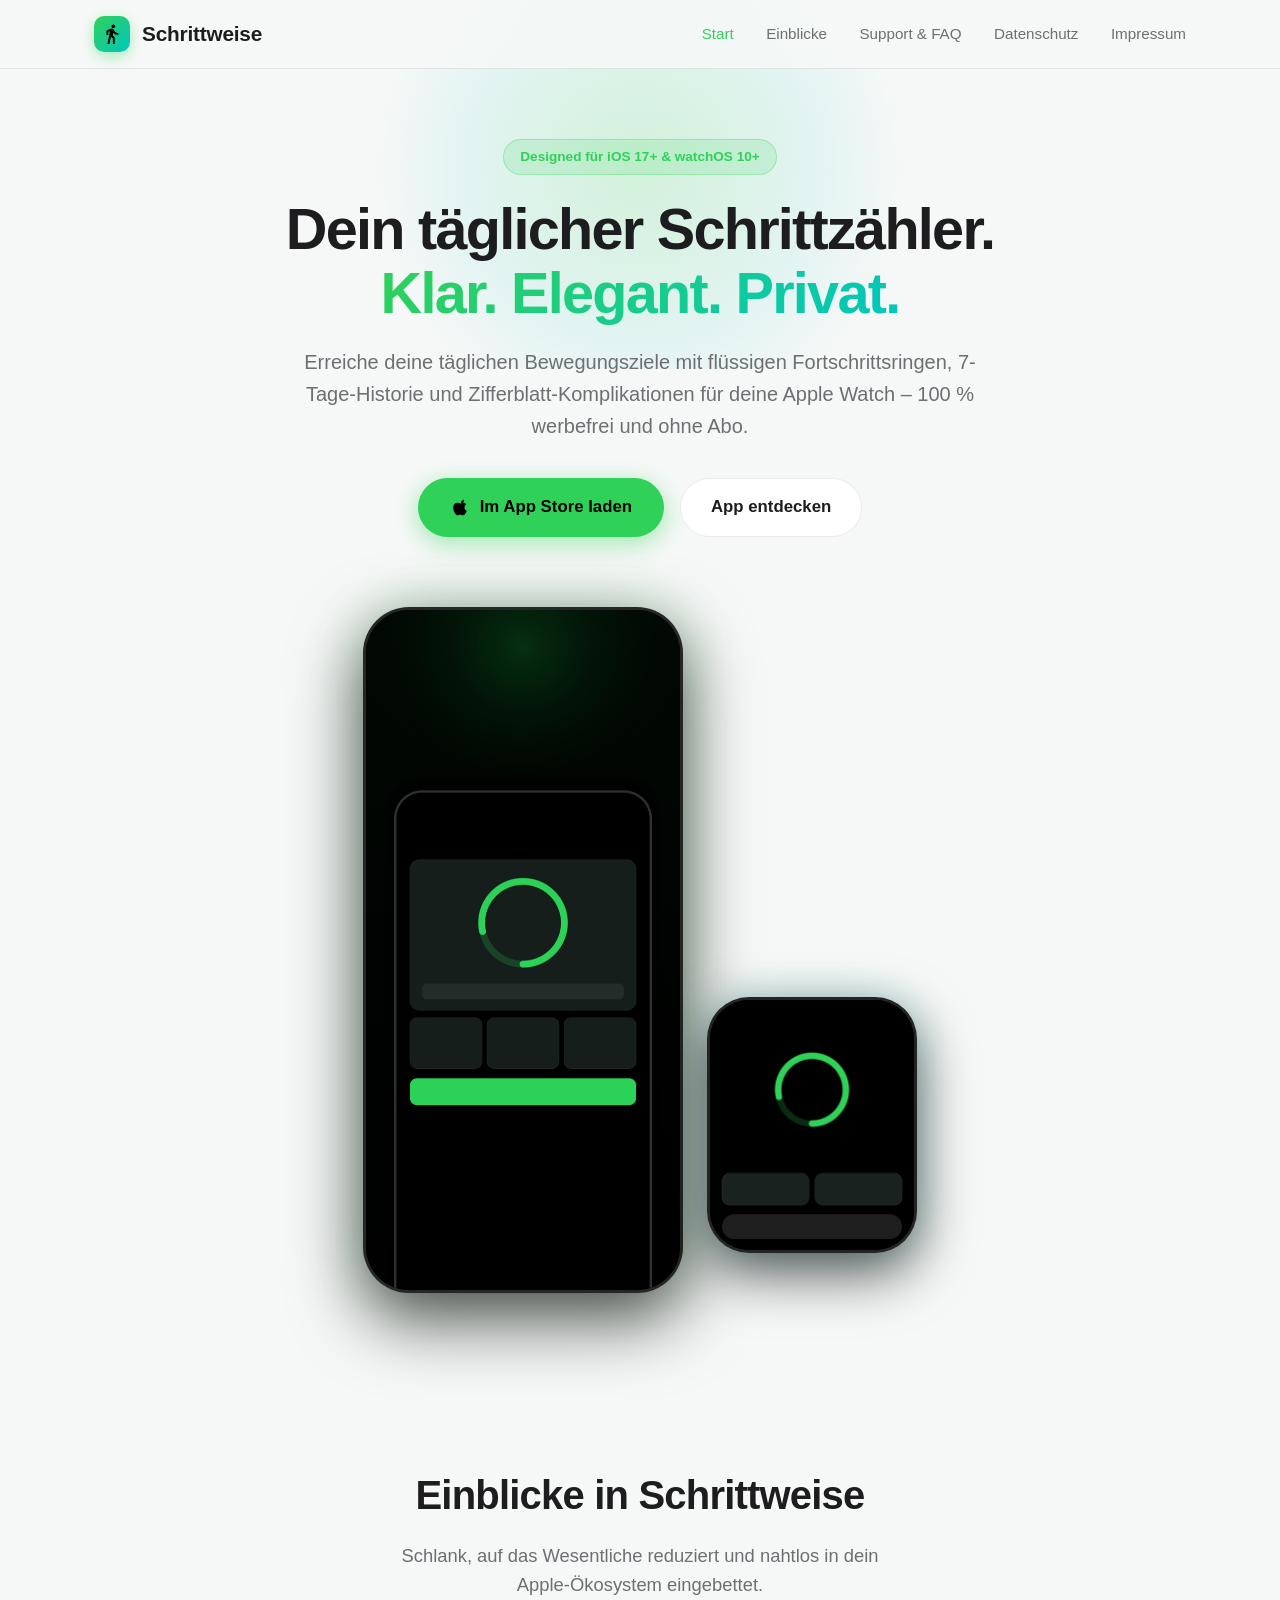
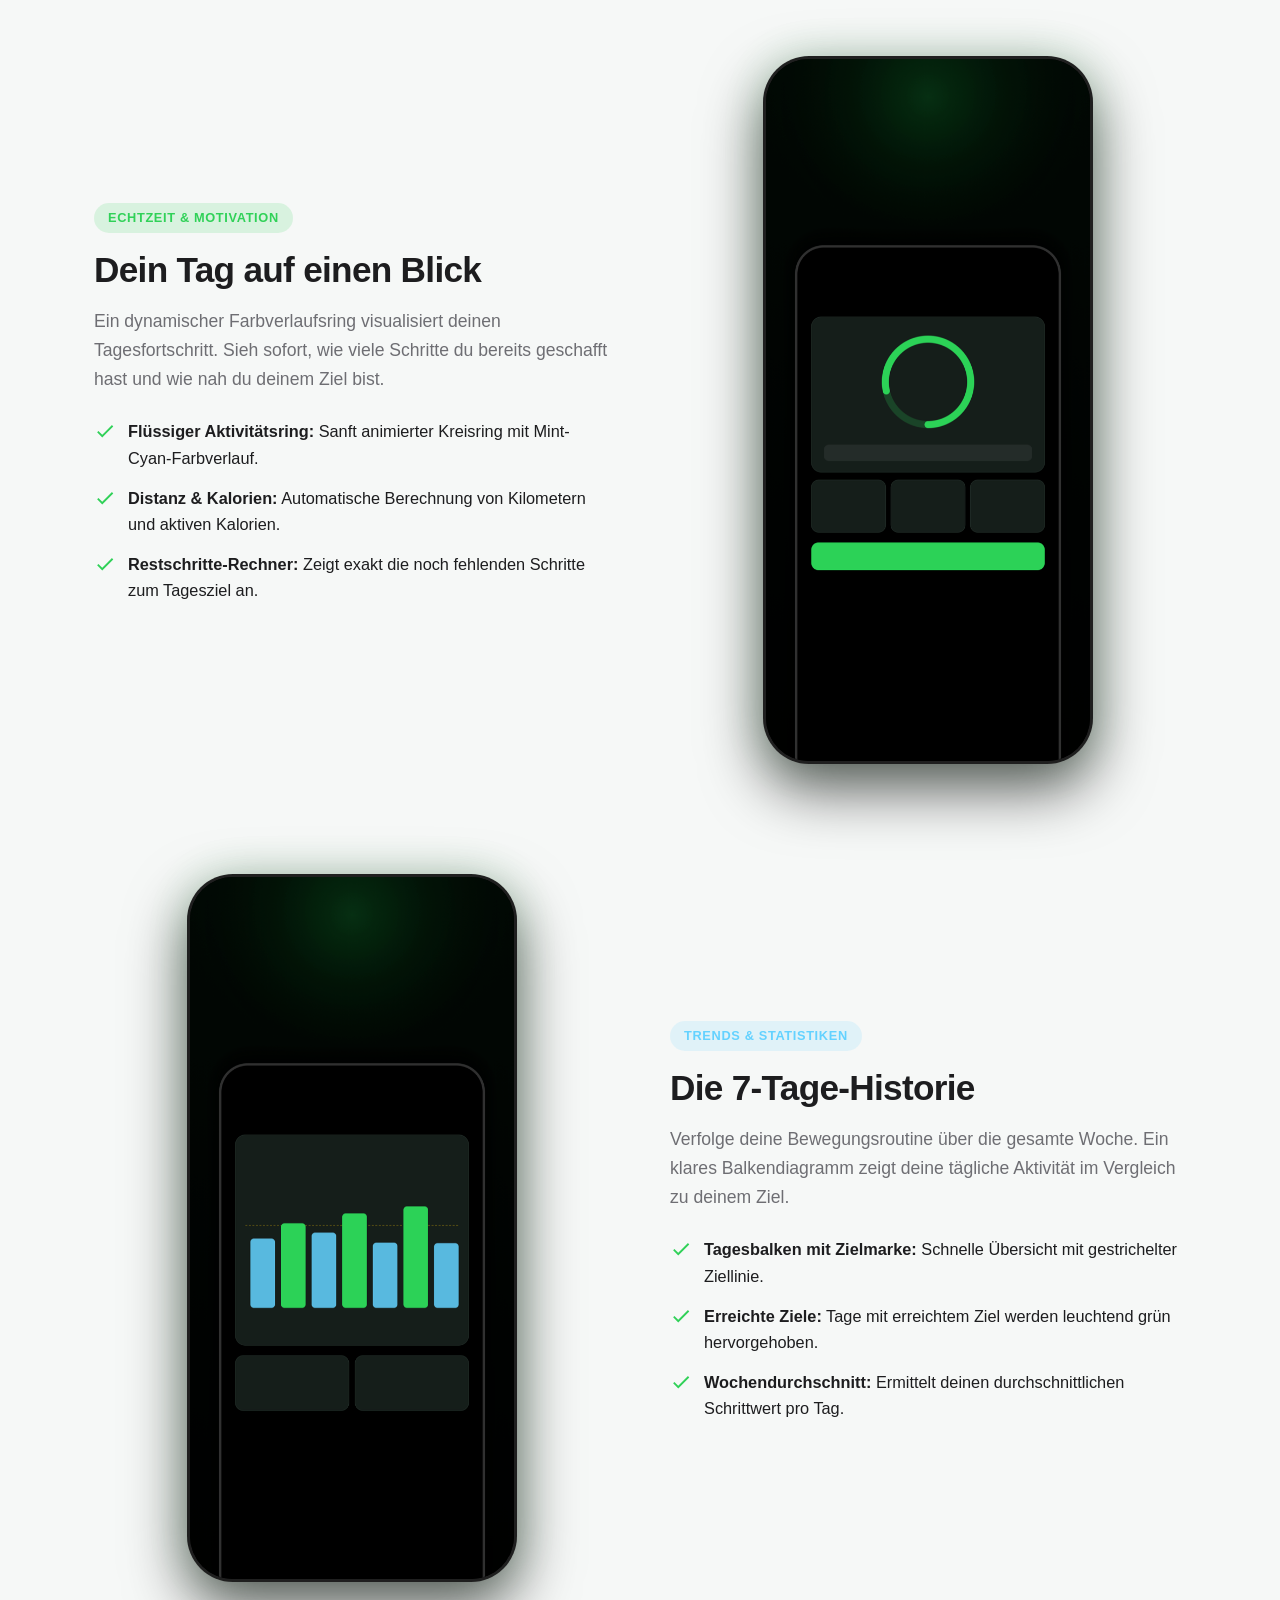
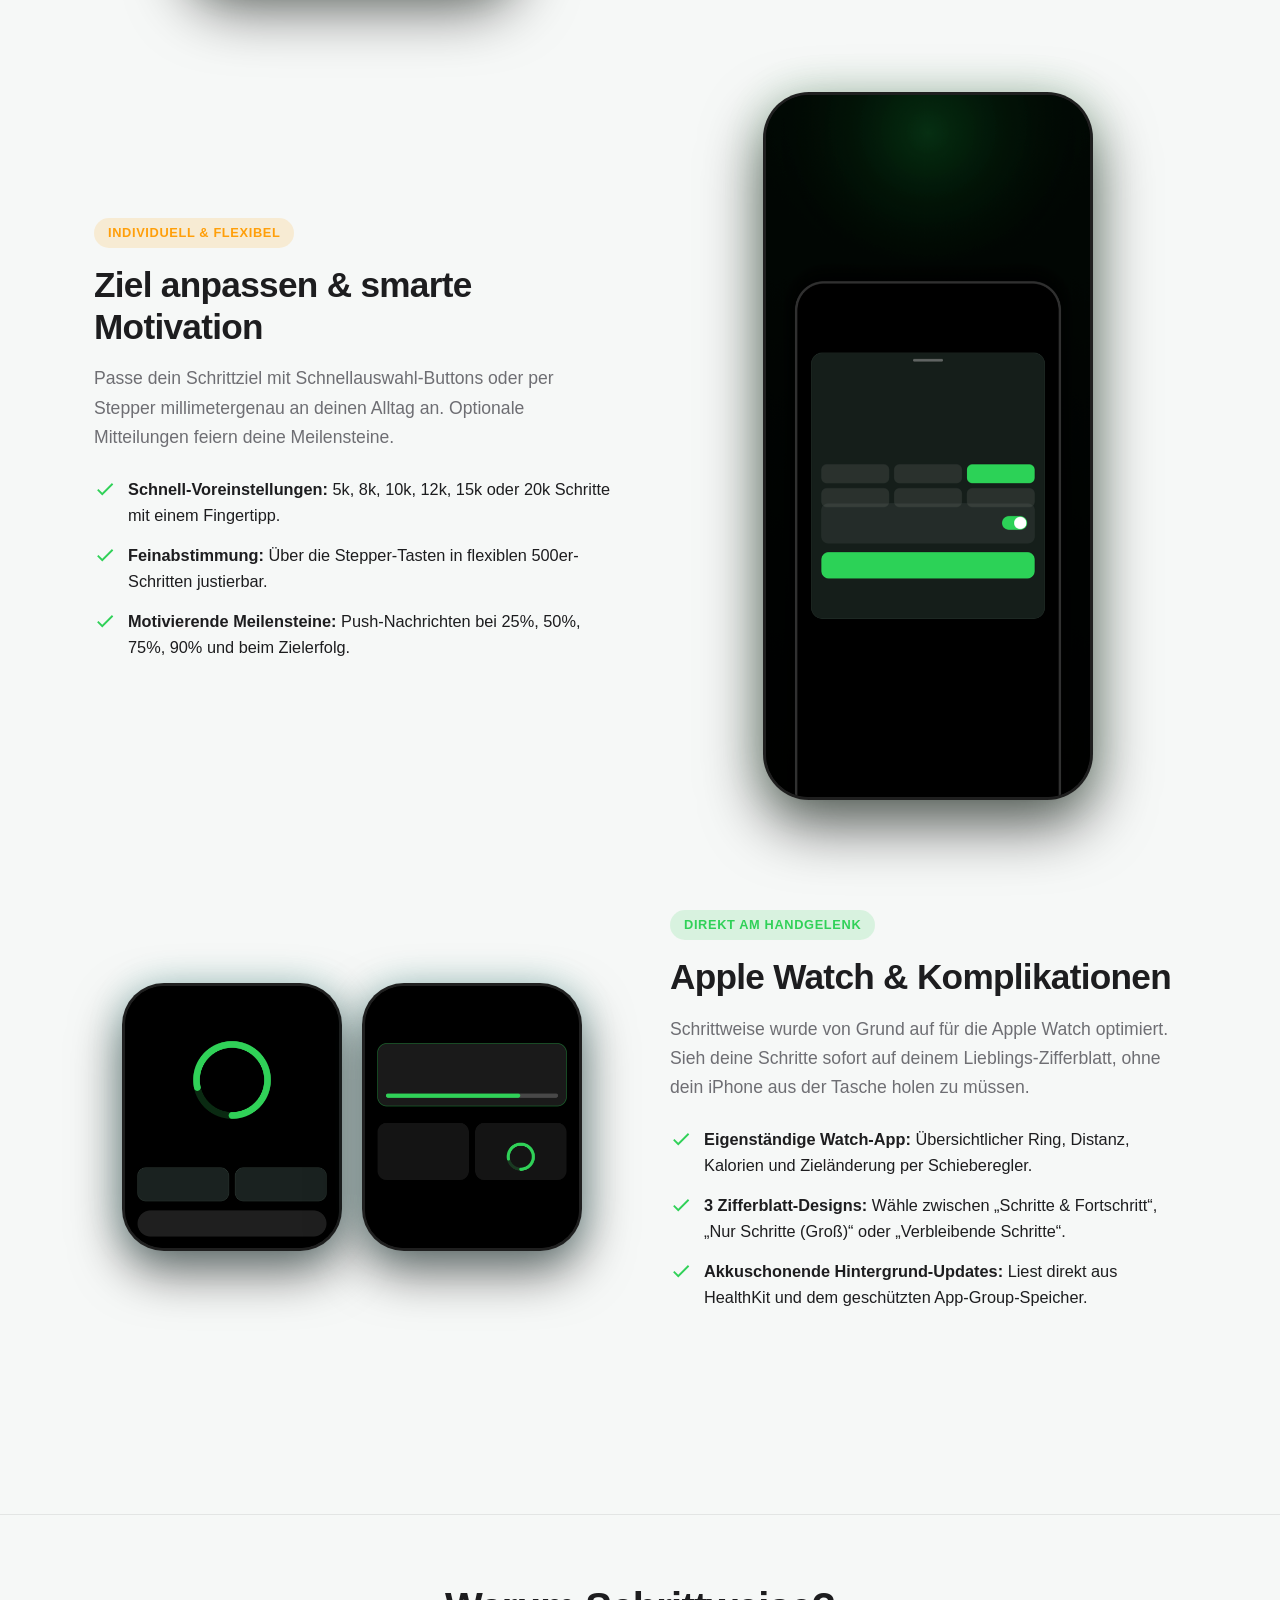
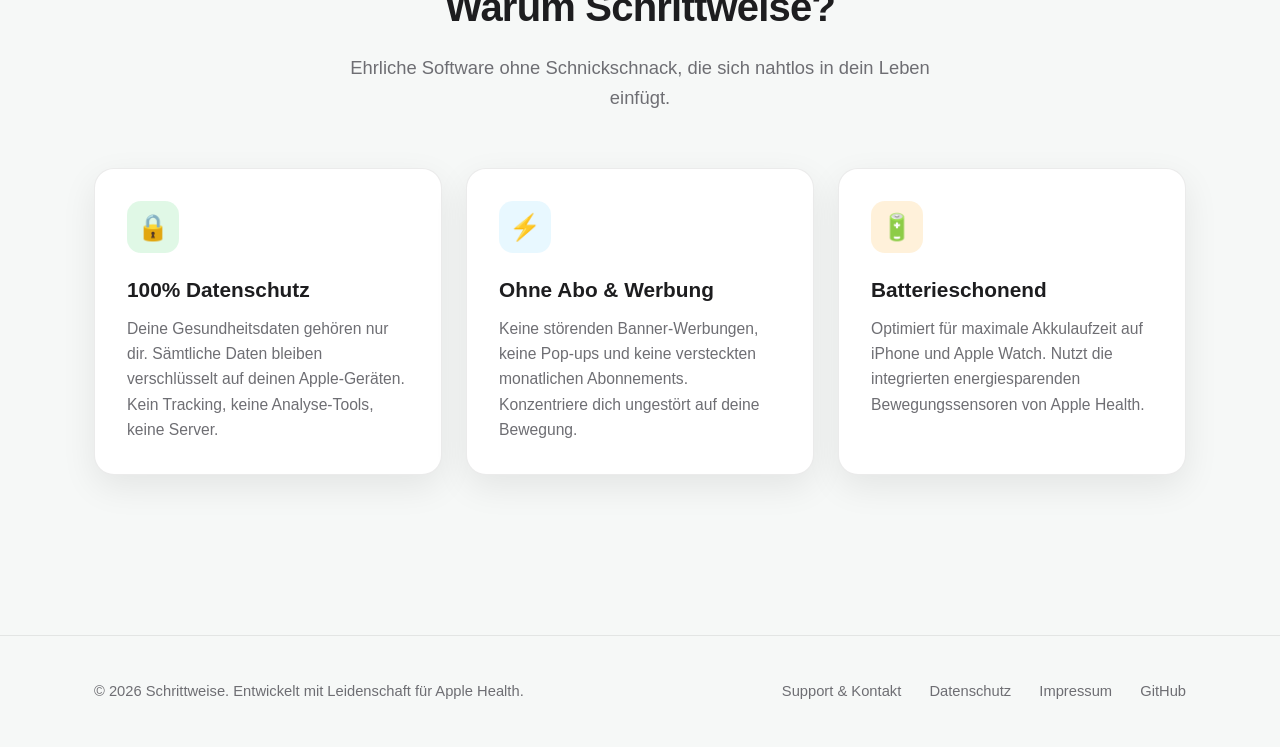
==== commit 81d27be7: "Füge rechtssicheres Impressum nach aktuellem § 5 DDG und § 18 MStV hinzu" ====
--- a/docs/index.html
+++ b/docs/index.html
@@ -22,6 +22,7 @@
         <a href="#showcase">Einblicke</a>
         <a href="support.html">Support & FAQ</a>
         <a href="privacy.html">Datenschutz</a>
+        <a href="imprint.html">Impressum</a>
       </nav>
     </div>
   </header>
@@ -219,6 +220,7 @@
       <div class="footer-links">
         <a href="support.html">Support & Kontakt</a>
         <a href="privacy.html">Datenschutz</a>
+        <a href="imprint.html">Impressum</a>
         <a href="https://github.com/VictoryMouth/schrittweise" target="_blank" rel="noopener">GitHub</a>
       </div>
     </div>
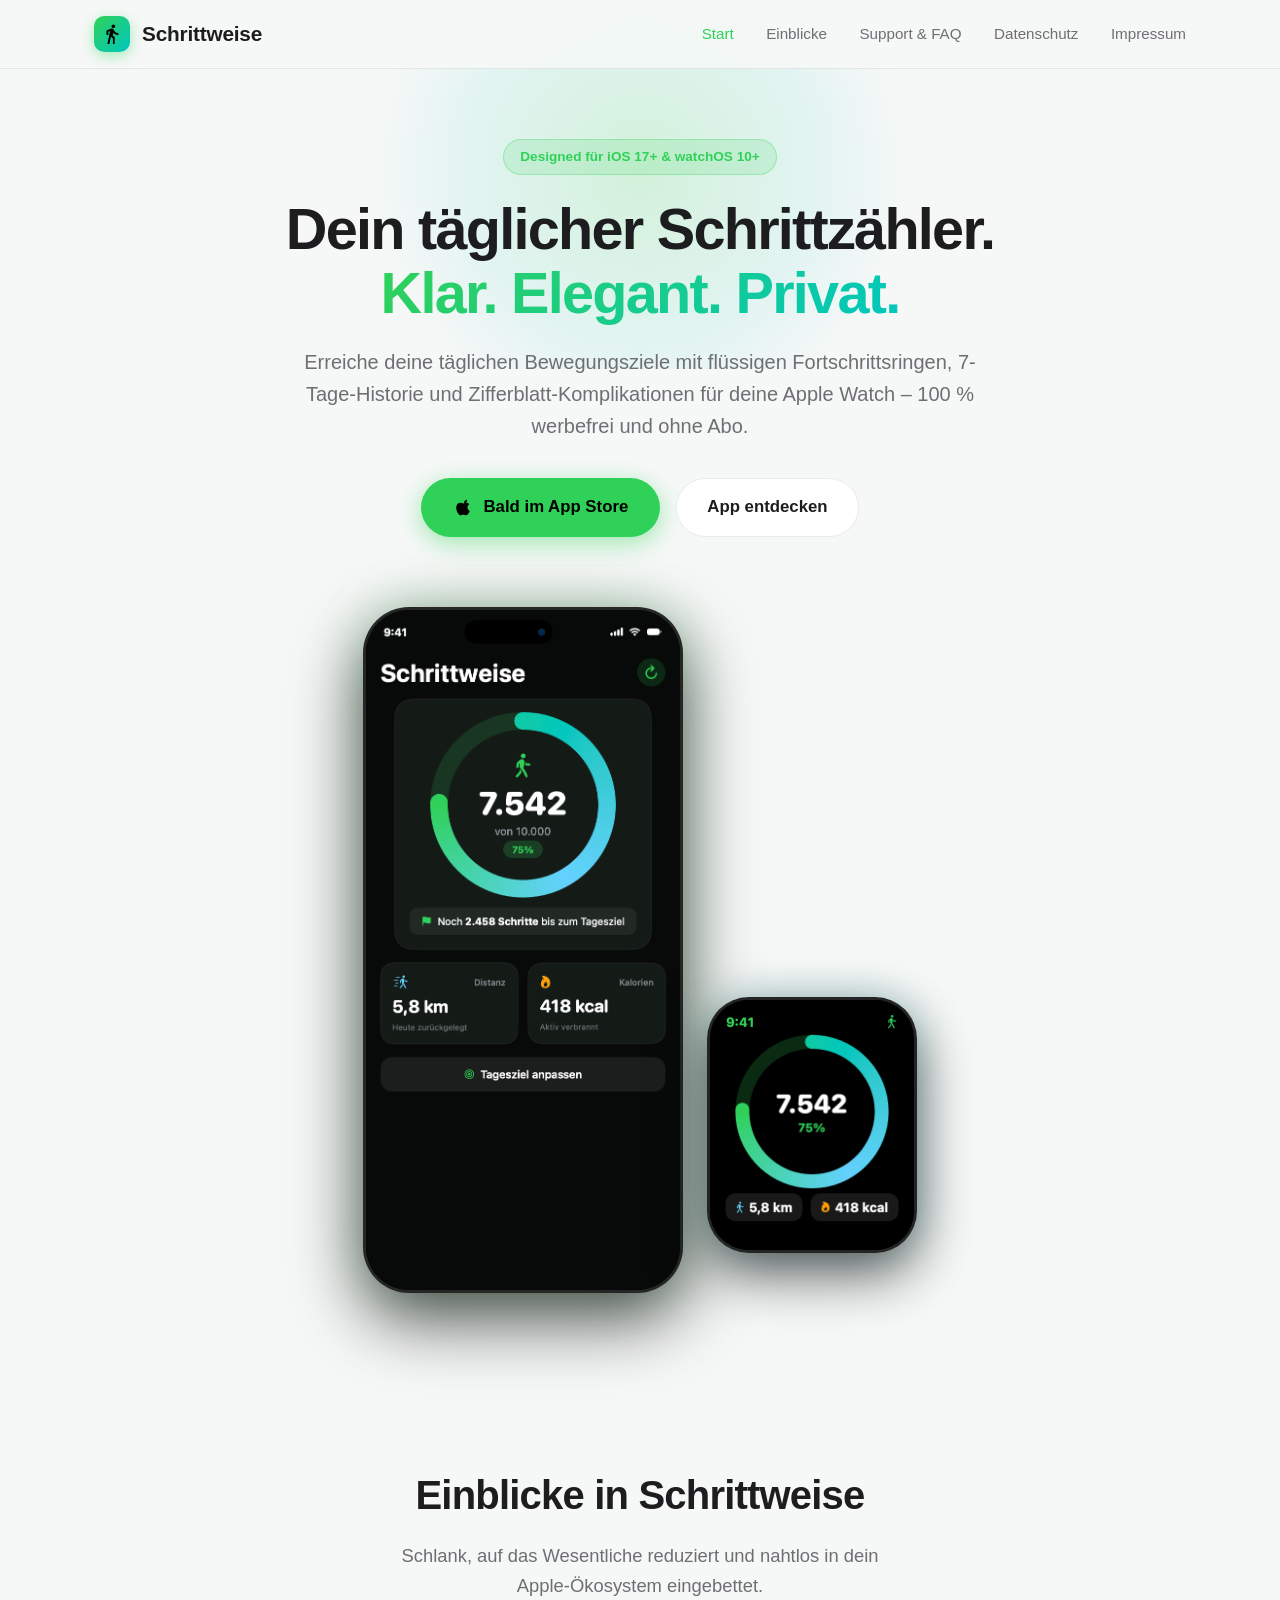
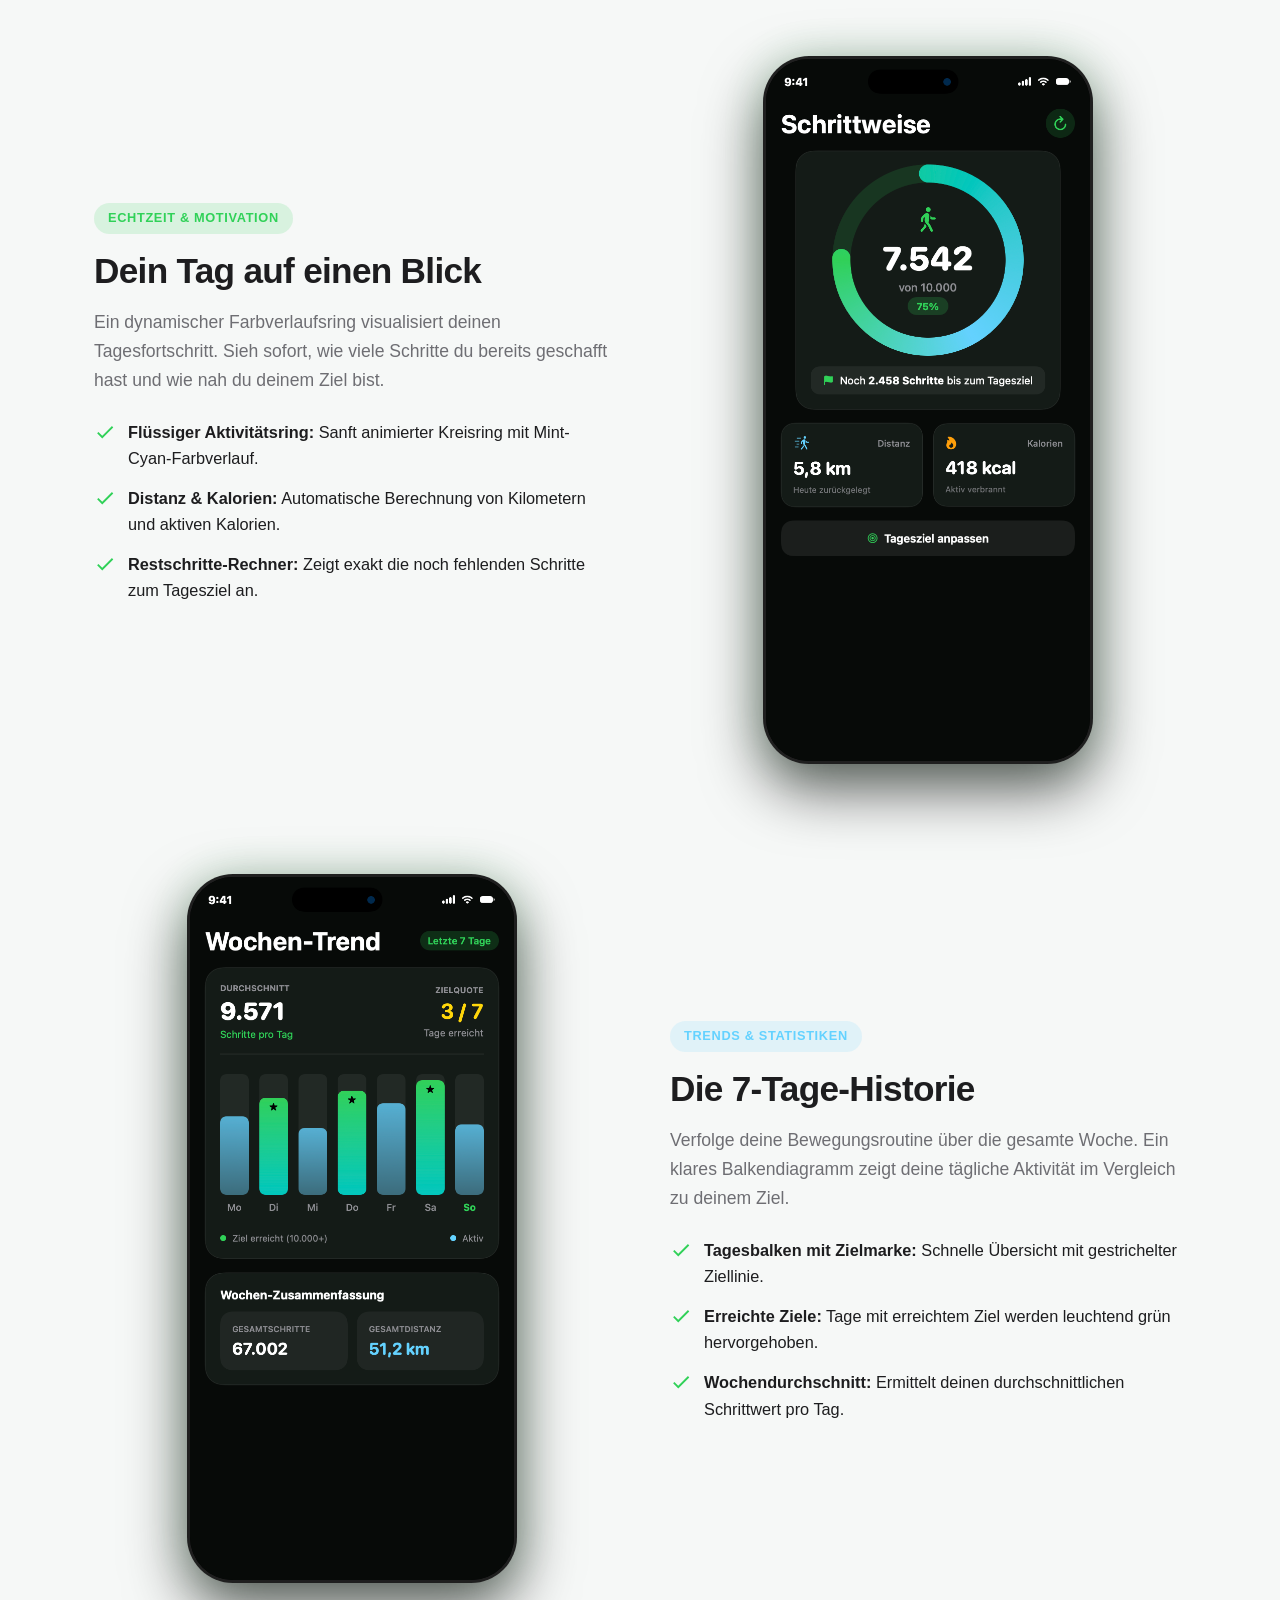
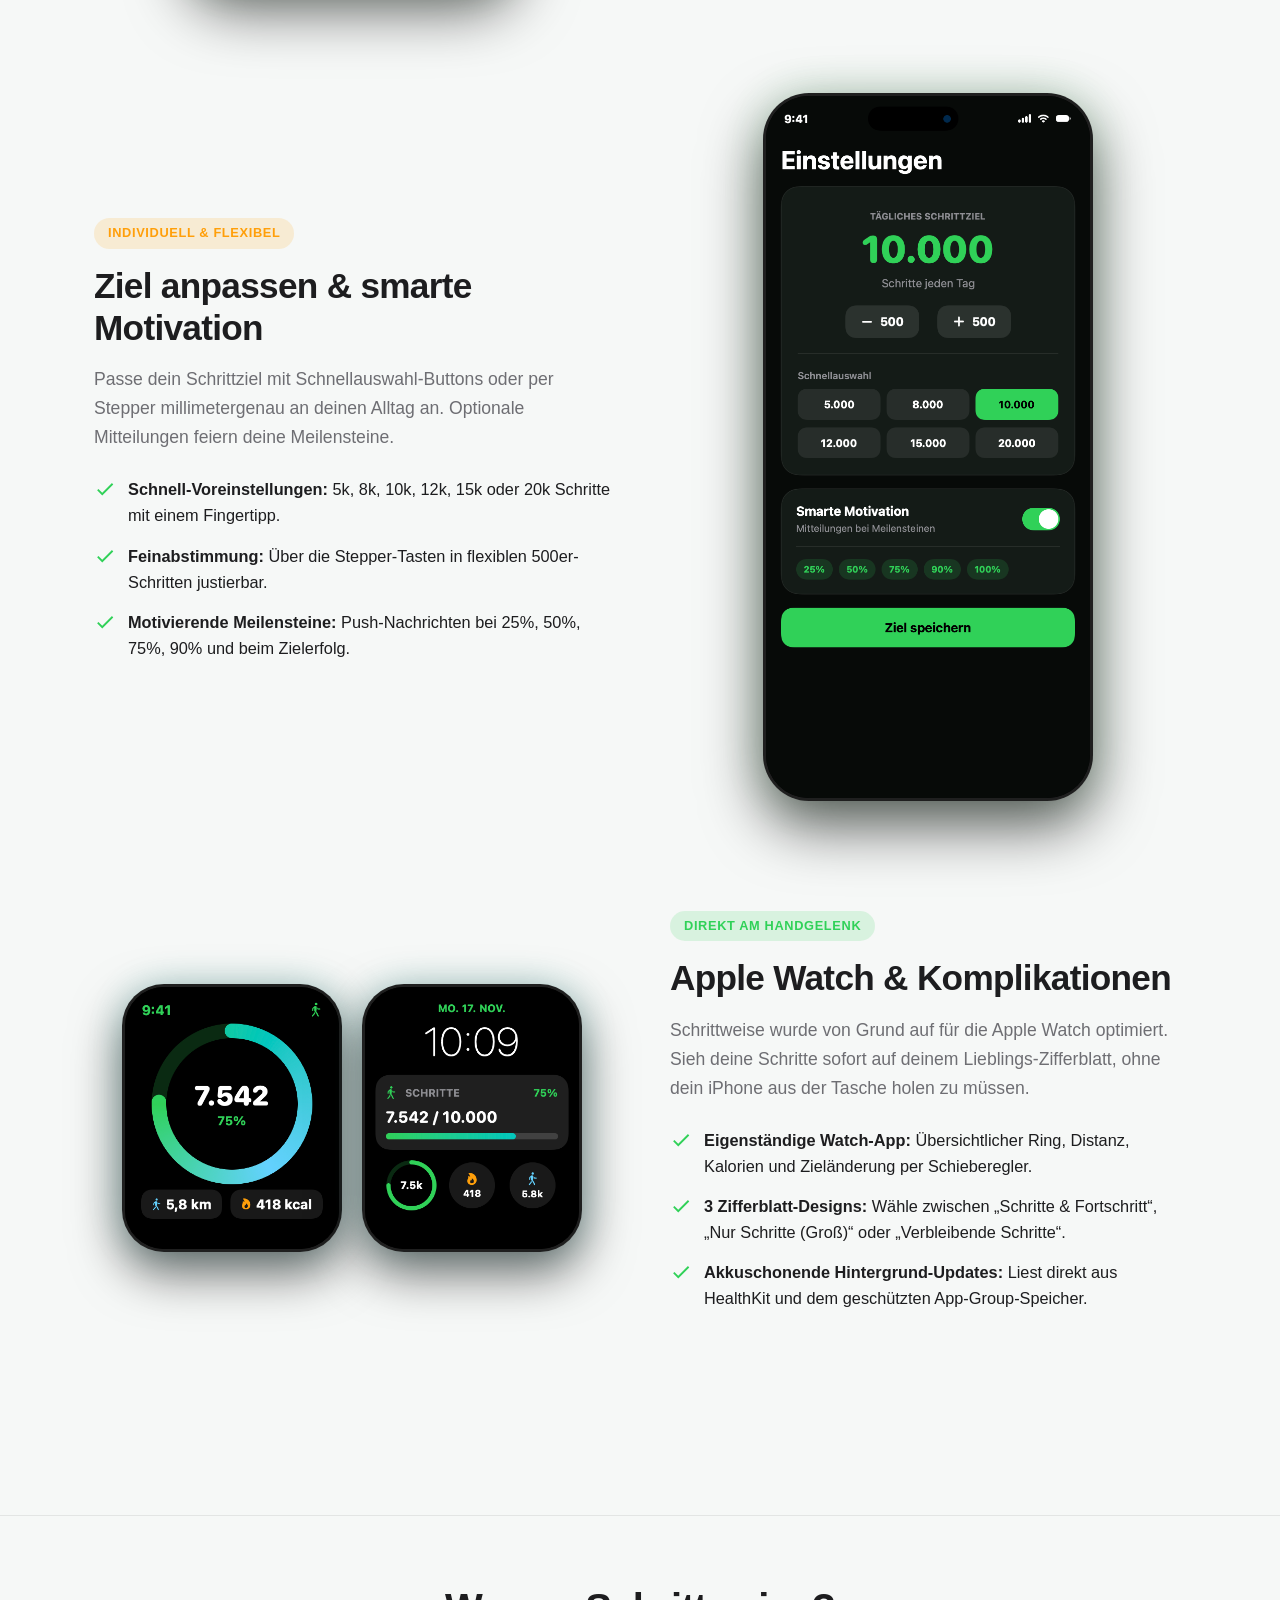
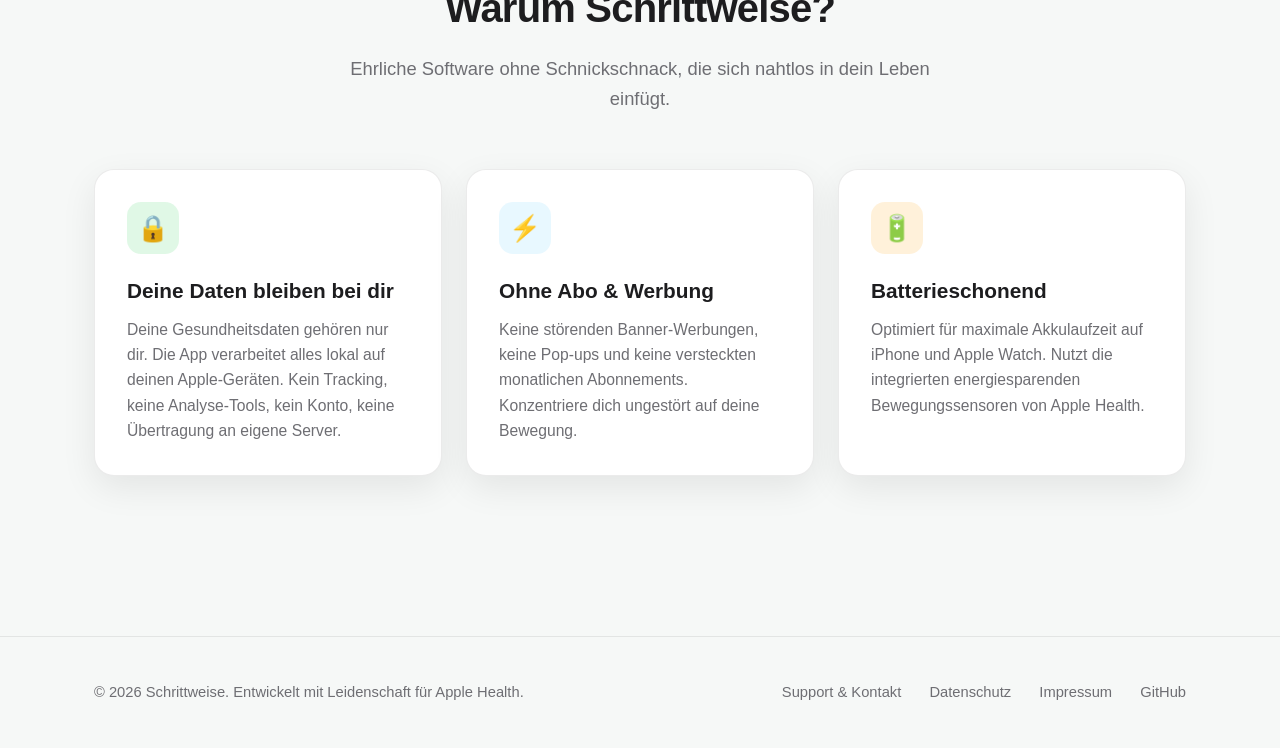
==== commit 05738831: "Aktualisiere Website mit Benutzer-Korrekturen (Datenschutz, Texte, App Store Status)" ====
--- a/docs/index.html
+++ b/docs/index.html
@@ -3,8 +3,9 @@
 <head>
   <meta charset="UTF-8">
   <meta name="viewport" content="width=device-width, initial-scale=1.0">
+  <meta name="robots" content="noindex, nofollow, noarchive, nosnippet">
   <title>Schrittweise – Eleganter Schrittzähler für iPhone & Apple Watch</title>
-  <meta name="description" content="Schrittweise ist die minimalistische und elegante Schrittzähler-App für iPhone und Apple Watch. 100% Datenschutz, dynamische Fortschrittsringe und smarte Komplikationen.">
+  <meta name="description" content="Schrittweise ist die minimalistische und elegante Schrittzähler-App für iPhone und Apple Watch. Gesundheitsdaten bleiben auf deinem Gerät, dynamische Fortschrittsringe und smarte Komplikationen.">
   <link rel="stylesheet" href="styles.css">
   <link rel="icon" type="image/png" href="favicon.png">
 </head>
@@ -38,7 +39,7 @@
         <div class="cta-group">
           <a href="#showcase" class="btn-primary">
             <svg width="20" height="20" viewBox="0 0 24 24" fill="currentColor"><path d="M18.71 19.5c-.83 1.24-1.71 2.45-3.05 2.47-1.34.03-1.77-.79-3.29-.79-1.53 0-2 .77-3.27.82-1.31.05-2.3-1.32-3.14-2.53C4.25 17 2.94 12.45 4.7 9.39c.87-1.52 2.43-2.48 4.12-2.51 1.28-.02 2.5.87 3.29.87.78 0 2.26-1.07 3.81-.91.65.03 2.47.26 3.64 1.98-.09.06-2.17 1.28-2.15 3.81.03 3.02 2.65 4.03 2.68 4.04-.03.07-.42 1.44-1.38 2.83M15.97 6.37c.63-.78 1.06-1.87.94-2.97-1 .04-2.18.67-2.88 1.48-.61.71-1.14 1.83-1 2.92 1.11.09 2.24-.58 2.94-1.43z"/></svg>
-            Im App Store laden
+            Bald im App Store
           </a>
           <a href="#showcase" class="btn-secondary">App entdecken</a>
         </div>
@@ -194,8 +195,8 @@
         <div class="grid">
           <div class="card">
             <div class="card-icon icon-green">🔒</div>
-            <h3>100% Datenschutz</h3>
-            <p>Deine Gesundheitsdaten gehören nur dir. Sämtliche Daten bleiben verschlüsselt auf deinen Apple-Geräten. Kein Tracking, keine Analyse-Tools, keine Server.</p>
+            <h3>Deine Daten bleiben bei dir</h3>
+            <p>Deine Gesundheitsdaten gehören nur dir. Die App verarbeitet alles lokal auf deinen Apple-Geräten. Kein Tracking, keine Analyse-Tools, kein Konto, keine Übertragung an eigene Server.</p>
           </div>
 
           <div class="card">
